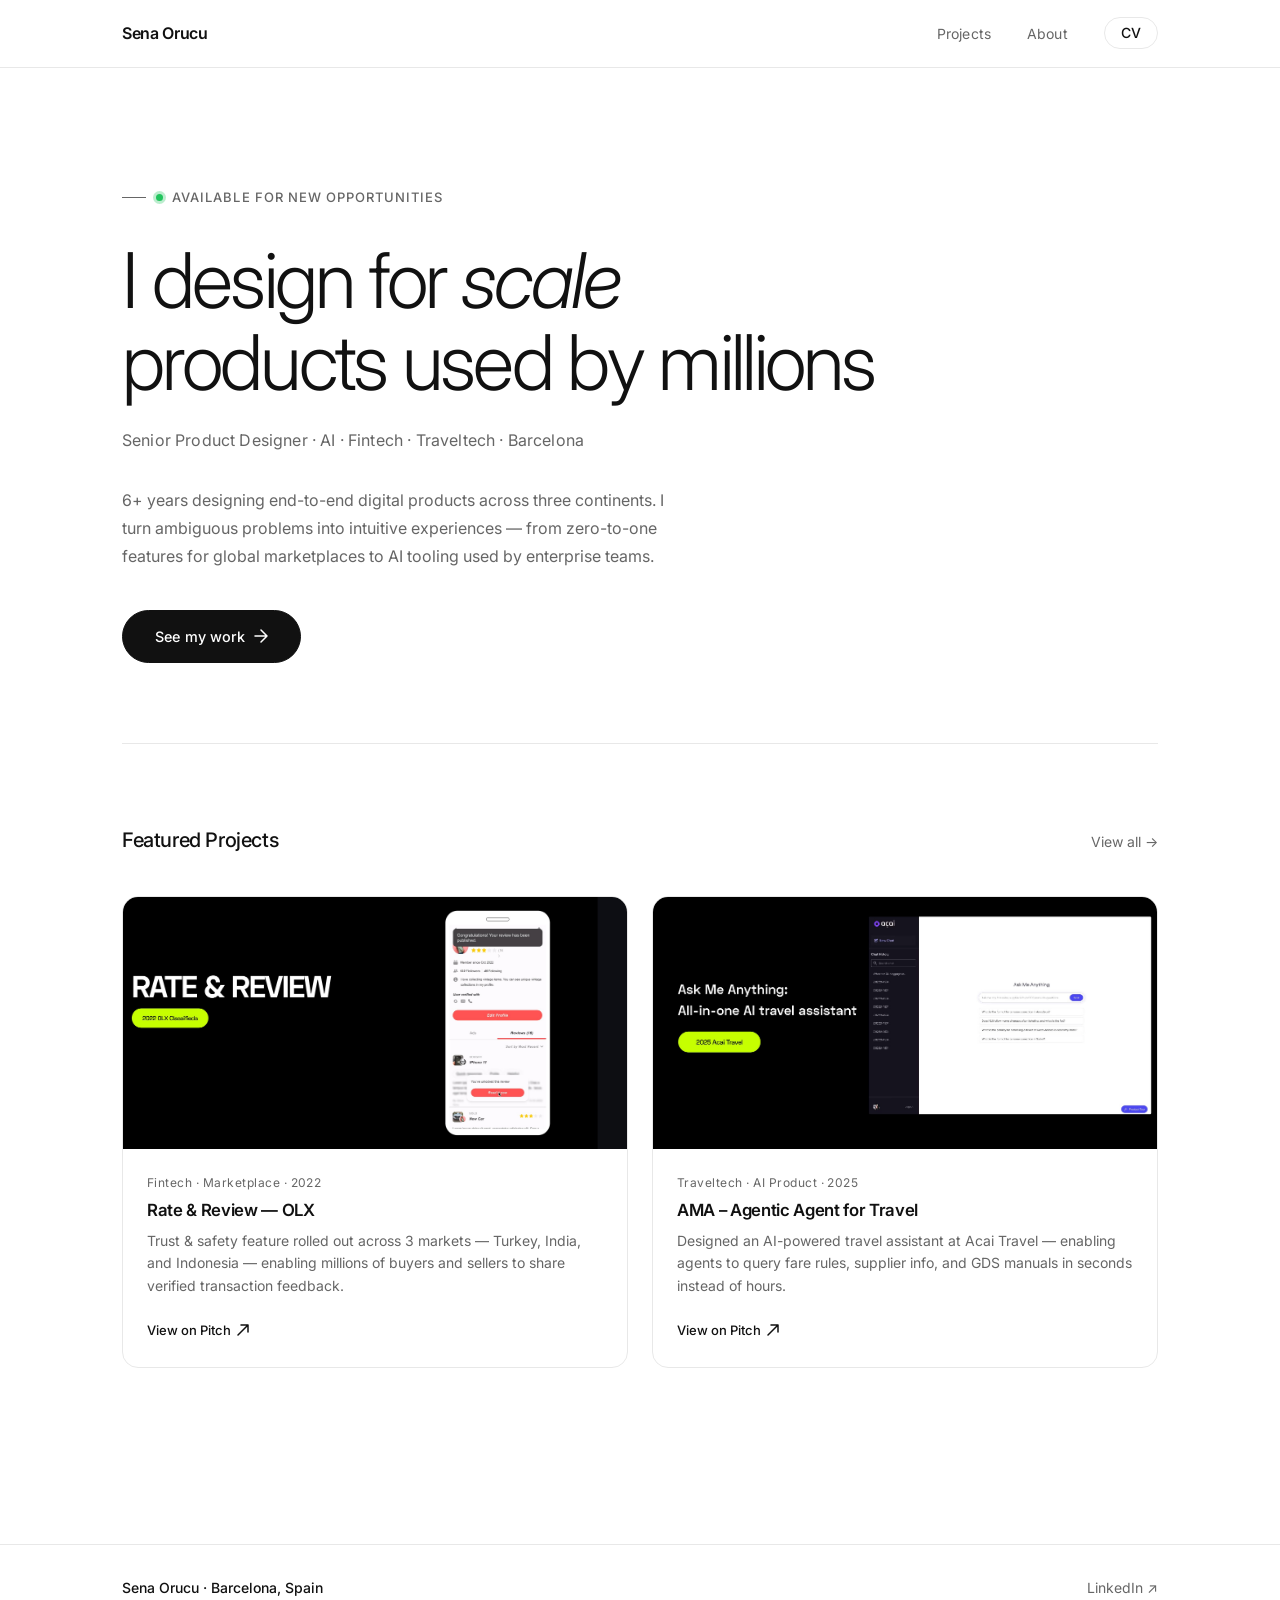
==== index.html @ 9efa59e7 "Update index.html" ====
<!DOCTYPE html>
<html lang="en">
<head>
  <meta charset="UTF-8" />
  <meta name="viewport" content="width=device-width, initial-scale=1.0" />
  <meta name="description" content="Sena Orucu — Senior Product Designer based in Barcelona, specialising in AI, Fintech, and Traveltech." />
  <title>Sena Orucu — Senior Product Designer</title>
  <link rel="icon" type="image/x-icon" href="favicon.ico" />
  <link rel="icon" type="image/png" sizes="32x32" href="favicon-32.png" />
  <link rel="apple-touch-icon" href="apple-touch-icon.png" />
  <link rel="stylesheet" href="styles.css" />
  <style>
    .hero {
      padding: 7rem 0 5rem;
      position: relative;
    }

    .hero-label {
      display: inline-flex;
      align-items: center;
      gap: 0.6rem;
      font-size: 0.8125rem;
      font-weight: 500;
      color: var(--text-secondary);
      letter-spacing: 0.08em;
      text-transform: uppercase;
      margin-bottom: 2rem;
      text-decoration: none;
      transition: color 0.2s;
    }

    .hero-label::before {
      content: '';
      display: block;
      width: 24px;
      height: 1px;
      background: currentColor;
      flex-shrink: 0;
    }

    .hero-label:hover { color: var(--text); }

    .dot {
      width: 7px;
      height: 7px;
      border-radius: 50%;
      background: #22c55e;
      display: inline-block;
      position: relative;
      flex-shrink: 0;
    }

    .dot::after {
      content: '';
      position: absolute;
      inset: -3px;
      border-radius: 50%;
      background: #22c55e;
      opacity: 0.3;
      animation: pulse 2s ease-in-out infinite;
    }

    @keyframes pulse {
      0%, 100% { transform: scale(1); opacity: 0.3; }
      50% { transform: scale(1.8); opacity: 0; }
    }

    .hero h1 {
      font-size: clamp(2.75rem, 6vw, 5rem);
      font-weight: 300;
      letter-spacing: -0.035em;
      line-height: 1.07;
      color: var(--text);
      max-width: 820px;
      margin-bottom: 1.5rem;
    }

    .hero h1 em { font-style: italic; font-weight: 300; }

    .hero-sub {
      font-size: 1rem;
      color: var(--text-secondary);
      font-weight: 400;
      letter-spacing: 0.01em;
      margin-bottom: 2rem;
    }

    .hero-bio {
      font-size: 1rem;
      color: var(--text-secondary);
      max-width: 560px;
      line-height: 1.75;
      margin-bottom: 2.5rem;
    }

    .hero-divider {
      width: 100%;
      height: 1px;
      background: var(--border);
      margin: 5rem 0;
    }

    .featured-header {
      display: flex;
      align-items: baseline;
      justify-content: space-between;
      margin-bottom: 2.5rem;
    }

    .featured-header h2 {
      font-size: 1.25rem;
      font-weight: 500;
      letter-spacing: -0.02em;
    }

    .featured-header a {
      font-size: 0.875rem;
      color: var(--text-secondary);
      transition: color 0.2s;
    }

    .featured-header a:hover { color: var(--text); }

    .featured-grid {
      display: grid;
      grid-template-columns: 1fr 1fr;
      gap: 1.5rem;
    }

    @media (max-width: 640px) {
      .featured-grid { grid-template-columns: 1fr; }
      .hero { padding: 5rem 0 4rem; }
    }
  </style>
</head>
<body>

  <nav>
    <div class="nav-inner">
      <a href="index.html" class="nav-logo">Sena Orucu</a>
      <ul class="nav-links">
        <li><a href="projects.html">Projects</a></li>
        <li><a href="about.html">About</a></li>
        <li><a href="Sena_Orucu_CV.pdf" target="_blank" class="cv-link">CV</a></li>
      </ul>
      <button class="hamburger" aria-label="Toggle menu">
        <span></span><span></span><span></span>
      </button>
    </div>
  </nav>

  <div class="mobile-menu">
    <a href="projects.html">Projects</a>
    <a href="about.html">About</a>
    <a href="Sena_Orucu_CV.pdf" target="_blank">CV ↗</a>
  </div>

  <main>
    <section class="hero">
      <div class="container">

        <a href="https://www.linkedin.com/in/senaorucu/" target="_blank" class="hero-label fade-up">
          <span class="dot"></span>
          Available for new opportunities
        </a>

        <h1 class="fade-up delay-1">
          I design for <em>scale</em> <br>products used by millions
        </h1>

        <p class="hero-sub fade-up delay-2">Senior Product Designer · AI · Fintech · Traveltech · Barcelona</p>

        <p class="hero-bio fade-up delay-3">
          6+ years designing end-to-end digital products across three continents. I turn ambiguous problems into intuitive experiences — from zero-to-one features for global marketplaces to AI tooling used by enterprise teams.
        </p>

        <a href="projects.html" class="btn btn-primary fade-up delay-4">
          See my work
          <svg width="14" height="14" viewBox="0 0 14 14" fill="none">
            <path d="M1 7h12M7 1l6 6-6 6" stroke="currentColor" stroke-width="1.5" stroke-linecap="round" stroke-linejoin="round"/>
          </svg>
        </a>

        <div class="hero-divider fade-up delay-5"></div>

        <div class="featured-header fade-up delay-5">
          <h2>Featured Projects</h2>
          <a href="projects.html">View all →</a>
        </div>

        <div class="featured-grid">
          <article class="project-card">
            <div class="card-image">
              <div class="card-image-inner">
                <img src="rate_and_review.png" alt="Rate & Review — OLX" />
              </div>
            </div>
            <div class="card-body">
              <p class="card-tags">Fintech · Marketplace · 2022</p>
              <h3 class="card-title">Rate &amp; Review — OLX</h3>
              <p class="card-desc">Trust & safety feature rolled out across 3 markets — Turkey, India, and Indonesia — enabling millions of buyers and sellers to share verified transaction feedback.</p>
              <a href="https://pitch.com/v/rate-and-review-ai9aau" target="_blank" class="card-link">
                View on Pitch
                <svg width="12" height="12" viewBox="0 0 12 12" fill="none">
                  <path d="M1 11L11 1M11 1H4M11 1v7" stroke="currentColor" stroke-width="1.5" stroke-linecap="round" stroke-linejoin="round"/>
                </svg>
              </a>
            </div>
          </article>

          <article class="project-card">
            <div class="card-image">
              <div class="card-image-inner">
                <img src="AMA.png" alt="AMA – Agentic Agent for Travel" />
              </div>
            </div>
            <div class="card-body">
              <p class="card-tags">Traveltech · AI Product · 2025</p>
              <h3 class="card-title">AMA – Agentic Agent for Travel</h3>
              <p class="card-desc">Designed an AI-powered travel assistant at Acai Travel — enabling agents to query fare rules, supplier info, and GDS manuals in seconds instead of hours.</p>
              <a href="https://pitch.com/v/ama-rxrxyv" target="_blank" class="card-link">
                View on Pitch
                <svg width="12" height="12" viewBox="0 0 12 12" fill="none">
                  <path d="M1 11L11 1M11 1H4M11 1v7" stroke="currentColor" stroke-width="1.5" stroke-linecap="round" stroke-linejoin="round"/>
                </svg>
              </a>
            </div>
          </article>
        </div>

      </div>
    </section>
  </main>

  <footer>
    <div class="footer-inner">
      <span class="footer-name">Sena Orucu · Barcelona, Spain</span>
      <div class="footer-links">
        <a href="https://www.linkedin.com/in/senaorucu/" target="_blank">LinkedIn ↗</a>
      </div>
    </div>
  </footer>

  <script src="main.js"></script>
</body>
</html>
---- styles.css ----
/* =============================================
   SENA ORUCU â€” Portfolio Styles
   ============================================= */

@import url('https://fonts.googleapis.com/css2?family=Inter:ital,opsz,wght@0,14..32,300;0,14..32,400;0,14..32,500;0,14..32,600;1,14..32,300;1,14..32,400&display=swap');

/* â”€â”€ Reset & Base â”€â”€ */
*, *::before, *::after {
  box-sizing: border-box;
  margin: 0;
  padding: 0;
}

:root {
  --bg: #ffffff;
  --text: #111111;
  --text-secondary: #666666;
  --surface: #f4f4f4;
  --border: #e8e8e8;
  --accent: #111111;
  --font: 'Inter', -apple-system, sans-serif;
  --nav-h: 68px;
  --max-w: 1100px;
  --ease: cubic-bezier(0.16, 1, 0.3, 1);
}

html {
  scroll-behavior: smooth;
  font-size: 16px;
}

body {
  font-family: var(--font);
  background: var(--bg);
  color: var(--text);
  line-height: 1.6;
  -webkit-font-smoothing: antialiased;
  opacity: 0;
  transition: opacity 0.5s var(--ease);
}

body.loaded {
  opacity: 1;
}

a {
  color: inherit;
  text-decoration: none;
}

img {
  display: block;
  max-width: 100%;
}

/* â”€â”€ Layout â”€â”€ */
.container {
  max-width: var(--max-w);
  margin: 0 auto;
  padding: 0 2rem;
}

/* â”€â”€ NAV â”€â”€ */
nav {
  position: fixed;
  top: 0;
  left: 0;
  right: 0;
  height: var(--nav-h);
  background: rgba(255, 255, 255, 0.92);
  backdrop-filter: blur(12px);
  -webkit-backdrop-filter: blur(12px);
  border-bottom: 1px solid var(--border);
  z-index: 100;
  transition: box-shadow 0.3s ease;
}

nav.scrolled {
  box-shadow: 0 2px 20px rgba(0,0,0,0.06);
}

.nav-inner {
  max-width: var(--max-w);
  margin: 0 auto;
  padding: 0 2rem;
  height: 100%;
  display: flex;
  align-items: center;
  justify-content: space-between;
}

.nav-logo {
  font-size: 1rem;
  font-weight: 600;
  letter-spacing: -0.02em;
  color: var(--text);
  transition: opacity 0.2s;
}

.nav-logo:hover {
  opacity: 0.6;
}

.nav-links {
  display: flex;
  align-items: center;
  gap: 2.25rem;
  list-style: none;
}

.nav-links a {
  font-size: 0.875rem;
  font-weight: 400;
  color: var(--text-secondary);
  letter-spacing: 0.01em;
  transition: color 0.2s;
  position: relative;
}

.nav-links a::after {
  content: '';
  position: absolute;
  bottom: -3px;
  left: 0;
  width: 0;
  height: 1px;
  background: var(--text);
  transition: width 0.25s var(--ease);
}

.nav-links a:hover {
  color: var(--text);
}

.nav-links a:hover::after,
.nav-links a.active::after {
  width: 100%;
}

.nav-links a.active {
  color: var(--text);
  font-weight: 500;
}

/* CV Link special style */
.nav-links .cv-link {
  padding: 0.4rem 1rem;
  border: 1px solid var(--border);
  border-radius: 100px;
  color: var(--text);
  font-weight: 500;
  transition: background 0.2s, border-color 0.2s;
}

.nav-links .cv-link::after { display: none; }

.nav-links .cv-link:hover {
  background: var(--text);
  color: #fff;
  border-color: var(--text);
}

/* â”€â”€ Hamburger â”€â”€ */
.hamburger {
  display: none;
  flex-direction: column;
  gap: 5px;
  cursor: pointer;
  padding: 6px;
  background: none;
  border: none;
}

.hamburger span {
  display: block;
  width: 22px;
  height: 1.5px;
  background: var(--text);
  transition: transform 0.3s var(--ease), opacity 0.3s;
  transform-origin: center;
}

.hamburger.open span:nth-child(1) {
  transform: translateY(6.5px) rotate(45deg);
}
.hamburger.open span:nth-child(2) {
  opacity: 0;
}
.hamburger.open span:nth-child(3) {
  transform: translateY(-6.5px) rotate(-45deg);
}

/* Mobile nav drawer */
.mobile-menu {
  display: none;
  position: fixed;
  top: var(--nav-h);
  left: 0;
  right: 0;
  background: var(--bg);
  border-bottom: 1px solid var(--border);
  padding: 1.5rem 2rem 2rem;
  z-index: 99;
  flex-direction: column;
  gap: 1.25rem;
  transform: translateY(-10px);
  opacity: 0;
  pointer-events: none;
  transition: transform 0.3s var(--ease), opacity 0.3s;
}

.mobile-menu.open {
  transform: translateY(0);
  opacity: 1;
  pointer-events: all;
}

.mobile-menu a {
  font-size: 1.1rem;
  font-weight: 400;
  color: var(--text-secondary);
  transition: color 0.2s;
}

.mobile-menu a:hover,
.mobile-menu a.active {
  color: var(--text);
}

/* â”€â”€ FOOTER â”€â”€ */
footer {
  border-top: 1px solid var(--border);
  padding: 2rem 0;
  margin-top: 6rem;
}

.footer-inner {
  max-width: var(--max-w);
  margin: 0 auto;
  padding: 0 2rem;
  display: flex;
  align-items: center;
  justify-content: space-between;
}

.footer-name {
  font-size: 0.875rem;
  font-weight: 500;
  color: var(--text);
}

.footer-links {
  display: flex;
  gap: 1.5rem;
}

.footer-links a {
  font-size: 0.875rem;
  color: var(--text-secondary);
  transition: color 0.2s;
}

.footer-links a:hover {
  color: var(--text);
}

/* â”€â”€ Page wrapper â”€â”€ */
main {
  padding-top: var(--nav-h);
}

/* â”€â”€ Section spacing â”€â”€ */
section {
  padding: 5rem 0;
}

/* â”€â”€ Typography â”€â”€ */
.display-heading {
  font-size: clamp(2.5rem, 5.5vw, 4.25rem);
  font-weight: 300;
  letter-spacing: -0.03em;
  line-height: 1.1;
  color: var(--text);
}

.page-heading {
  font-size: clamp(2rem, 4vw, 3rem);
  font-weight: 300;
  letter-spacing: -0.03em;
  line-height: 1.15;
}

.section-label {
  font-size: 0.75rem;
  font-weight: 500;
  letter-spacing: 0.12em;
  text-transform: uppercase;
  color: var(--text-secondary);
  margin-bottom: 0.75rem;
}

/* â”€â”€ Buttons â”€â”€ */
.btn {
  display: inline-flex;
  align-items: center;
  gap: 0.5rem;
  padding: 0.875rem 2rem;
  font-size: 0.9rem;
  font-weight: 500;
  font-family: var(--font);
  letter-spacing: 0.01em;
  border-radius: 100px;
  cursor: pointer;
  transition: transform 0.2s var(--ease), box-shadow 0.2s, background 0.2s, color 0.2s;
}

.btn-primary {
  background: var(--text);
  color: #fff;
  border: 1px solid var(--text);
}

.btn-primary:hover {
  transform: translateY(-2px);
  box-shadow: 0 8px 24px rgba(0,0,0,0.15);
}

.btn-outline {
  background: transparent;
  color: var(--text);
  border: 1px solid var(--border);
}

.btn-outline:hover {
  background: var(--surface);
  transform: translateY(-2px);
}

/* â”€â”€ PROJECT CARDS â”€â”€ */
.project-card {
  background: var(--bg);
  border: 1px solid var(--border);
  border-radius: 16px;
  overflow: hidden;
  transition: transform 0.3s var(--ease), box-shadow 0.3s var(--ease);
  opacity: 0;
  transform: translateY(24px);
}

.project-card.visible {
  opacity: 1;
  transform: translateY(0);
}

.project-card:hover {
  transform: translateY(-6px);
  box-shadow: 0 20px 48px rgba(0,0,0,0.1);
}

.card-image {
  width: 100%;
  aspect-ratio: 2 / 1;
  background: var(--surface);
  position: relative;
  overflow: hidden;
}

.card-image-inner {
  position: absolute;
  inset: 0;
  background: linear-gradient(135deg, #f0f0f0 0%, #e8e8e8 100%);
  display: flex;
  align-items: center;
  justify-content: center;
  transition: transform 0.4s var(--ease);
}

.card-image-inner svg {
  opacity: 0.25;
}

.project-card:hover .card-image-inner {
  transform: scale(1.03);
}

/* Real image thumbnails */
.card-image-inner img {
  width: 100%;
  height: 100%;
  object-fit: cover;
  object-position: center center;
  display: block;
  transition: transform 0.4s var(--ease);
}

.project-card:hover .card-image-inner img {
  transform: scale(1.04);
}

.card-body {
  padding: 1.5rem;
}

.card-tags {
  font-size: 0.75rem;
  color: var(--text-secondary);
  letter-spacing: 0.04em;
  margin-bottom: 0.5rem;
}

.card-title {
  font-size: 1.05rem;
  font-weight: 600;
  letter-spacing: -0.02em;
  margin-bottom: 0.5rem;
  line-height: 1.3;
}

.card-desc {
  font-size: 0.875rem;
  color: var(--text-secondary);
  line-height: 1.6;
  margin-bottom: 1.25rem;
}

.card-link {
  font-size: 0.8125rem;
  font-weight: 500;
  color: var(--text);
  display: inline-flex;
  align-items: center;
  gap: 0.35rem;
  transition: gap 0.2s;
}

.card-link:hover {
  gap: 0.6rem;
}

/* â”€â”€ Fade in animation â”€â”€ */
@keyframes fadeUp {
  from { opacity: 0; transform: translateY(20px); }
  to   { opacity: 1; transform: translateY(0); }
}

.fade-up {
  animation: fadeUp 0.7s var(--ease) both;
}

/* â”€â”€ Stagger helpers â”€â”€ */
.delay-1 { animation-delay: 0.1s; }
.delay-2 { animation-delay: 0.2s; }
.delay-3 { animation-delay: 0.3s; }
.delay-4 { animation-delay: 0.4s; }
.delay-5 { animation-delay: 0.5s; }

/* â”€â”€ Transition for card reveal â”€â”€ */
.project-card {
  transition: opacity 0.5s var(--ease), transform 0.5s var(--ease),
              box-shadow 0.3s var(--ease);
}

/* â”€â”€ Responsive â”€â”€ */
@media (max-width: 768px) {
  .nav-links { display: none; }
  .hamburger { display: flex; }
  .mobile-menu { display: flex; }

  section { padding: 3.5rem 0; }

  footer {
    margin-top: 4rem;
  }

  .footer-inner {
    flex-direction: column;
    gap: 1rem;
    text-align: center;
  }
}

@media (max-width: 480px) {
  .container { padding: 0 1.25rem; }
  .nav-inner { padding: 0 1.25rem; }
  .footer-inner { padding: 0 1.25rem; }
}
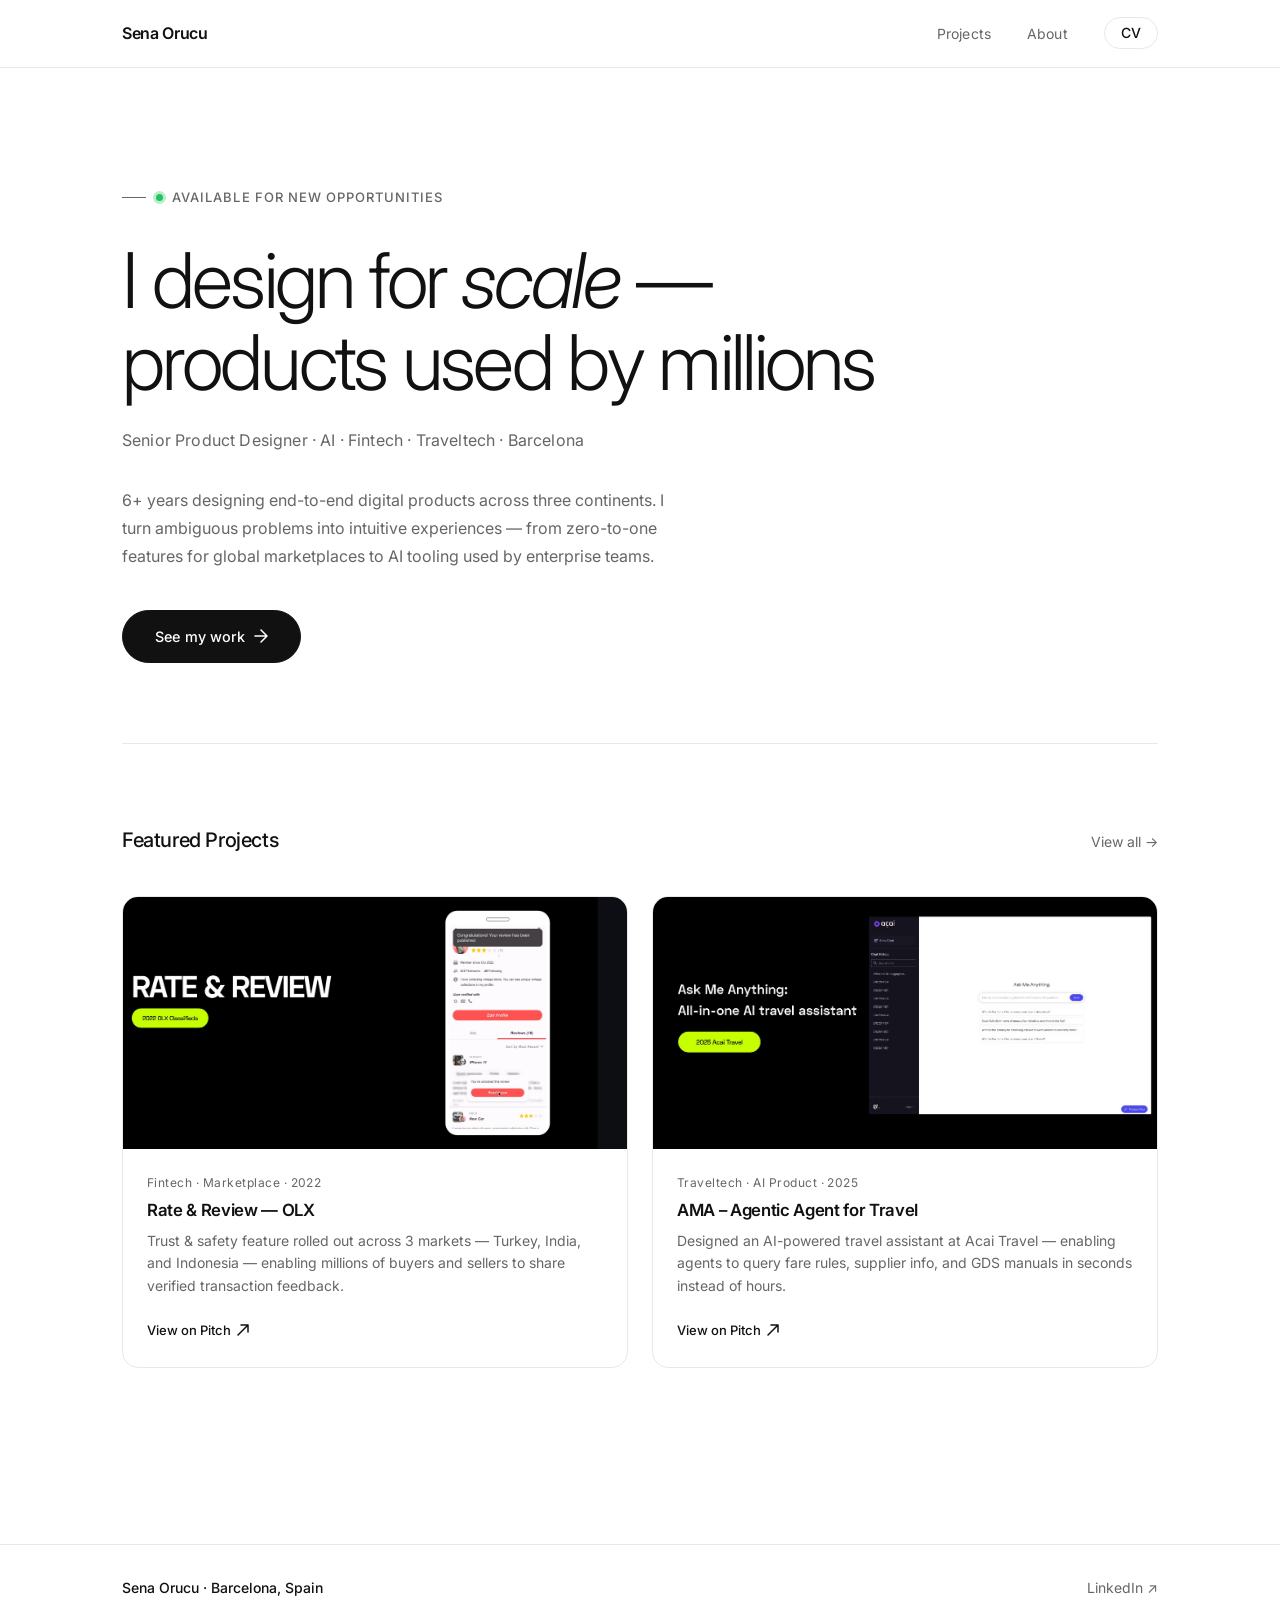
==== commit 1437f233: "Add files via upload" ====
--- a/index.html
+++ b/index.html
@@ -5,7 +5,8 @@
   <meta name="viewport" content="width=device-width, initial-scale=1.0" />
   <meta name="description" content="Sena Orucu — Senior Product Designer based in Barcelona, specialising in AI, Fintech, and Traveltech." />
   <title>Sena Orucu — Senior Product Designer</title>
-  <link rel="icon" type="image/x-icon" href="favicon.ico" />
+  <link rel="icon" href="favicon.svg" type="image/svg+xml" />
+  <link rel="icon" href="favicon.ico" sizes="any" />
   <link rel="icon" type="image/png" sizes="32x32" href="favicon-32.png" />
   <link rel="apple-touch-icon" href="apple-touch-icon.png" />
   <link rel="stylesheet" href="styles.css" />
@@ -165,7 +166,7 @@
         </a>
 
         <h1 class="fade-up delay-1">
-          I design for <em>scale</em> <br>products used by millions
+          I design for <em>scale</em> —<br>products used by millions
         </h1>
 
         <p class="hero-sub fade-up delay-2">Senior Product Designer · AI · Fintech · Traveltech · Barcelona</p>
@@ -242,5 +243,8 @@
   </footer>
 
   <script src="main.js"></script>
+
+  <!-- GoatCounter Analytics -->
+  <script data-goatcounter="https://senaorucu.goatcounter.com/count" async src="//gc.zgo.at/count.js"></script>
 </body>
 </html>
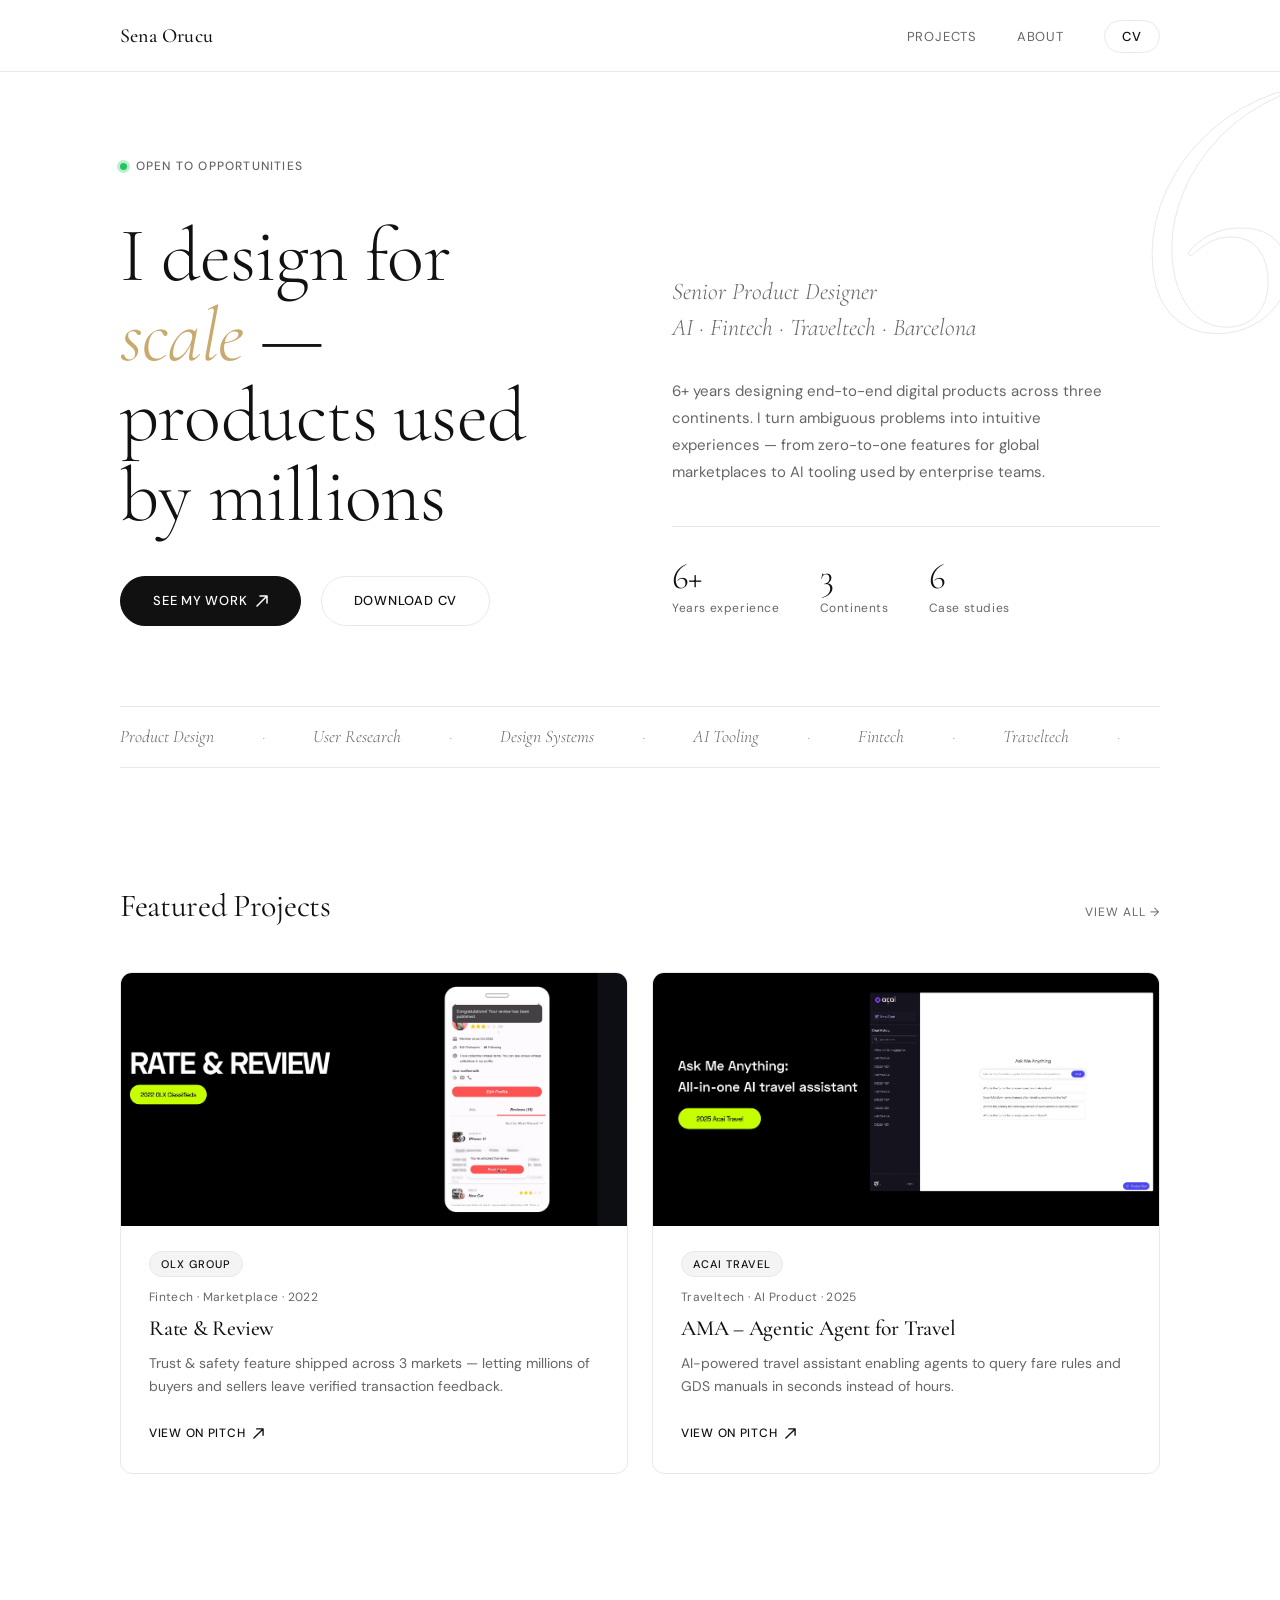
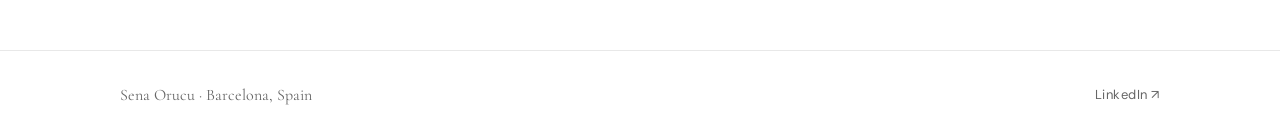
==== commit 2e3da4bc: "Add files via upload" ====
--- a/index.html
+++ b/index.html
@@ -11,39 +11,56 @@
   <link rel="apple-touch-icon" href="apple-touch-icon.png" />
   <link rel="stylesheet" href="styles.css" />
   <style>
+    /* ── HERO ── */
     .hero {
-      padding: 7rem 0 5rem;
+      padding: 5rem 0 4rem;
       position: relative;
-    }
-
-    .hero-label {
+      overflow: hidden;
+    }
+
+    .hero-grid {
+      display: grid;
+      grid-template-columns: 1fr 1fr;
+      gap: 4rem;
+      align-items: end;
+    }
+
+    /* Giant decorative number */
+    .hero-stat {
+      position: absolute;
+      top: -0.1em;
+      right: -0.02em;
+      font-family: var(--font-display);
+      font-size: clamp(16rem, 28vw, 26rem);
+      font-weight: 300;
+      line-height: 1;
+      color: transparent;
+      -webkit-text-stroke: 1px var(--border);
+      pointer-events: none;
+      user-select: none;
+      letter-spacing: -0.04em;
+    }
+
+    .hero-left { position: relative; z-index: 1; }
+
+    .hero-availability {
       display: inline-flex;
       align-items: center;
-      gap: 0.6rem;
-      font-size: 0.8125rem;
+      gap: 0.55rem;
+      font-size: 0.75rem;
       font-weight: 500;
-      color: var(--text-secondary);
-      letter-spacing: 0.08em;
+      letter-spacing: 0.1em;
       text-transform: uppercase;
-      margin-bottom: 2rem;
+      color: var(--secondary);
+      margin-bottom: 2.5rem;
       text-decoration: none;
       transition: color 0.2s;
     }
 
-    .hero-label::before {
-      content: '';
-      display: block;
-      width: 24px;
-      height: 1px;
-      background: currentColor;
-      flex-shrink: 0;
-    }
-
-    .hero-label:hover { color: var(--text); }
+    .hero-availability:hover { color: var(--text); }
 
     .dot {
-      width: 7px;
-      height: 7px;
+      width: 7px; height: 7px;
       border-radius: 50%;
       background: #22c55e;
       display: inline-block;
@@ -63,44 +80,88 @@
 
     @keyframes pulse {
       0%, 100% { transform: scale(1); opacity: 0.3; }
-      50% { transform: scale(1.8); opacity: 0; }
+      50%       { transform: scale(1.8); opacity: 0; }
     }
 
     .hero h1 {
-      font-size: clamp(2.75rem, 6vw, 5rem);
+      font-family: var(--font-display);
+      font-size: clamp(3.25rem, 6vw, 5.5rem);
       font-weight: 300;
-      letter-spacing: -0.035em;
-      line-height: 1.07;
-      color: var(--text);
-      max-width: 820px;
-      margin-bottom: 1.5rem;
-    }
-
-    .hero h1 em { font-style: italic; font-weight: 300; }
-
-    .hero-sub {
-      font-size: 1rem;
-      color: var(--text-secondary);
-      font-weight: 400;
-      letter-spacing: 0.01em;
+      letter-spacing: -0.01em;
+      line-height: 1.04;
+      margin-bottom: 2.5rem;
+    }
+
+    .hero h1 em {
+      font-style: italic;
+      color: var(--accent);
+    }
+
+    .hero-actions {
+      display: flex;
+      align-items: center;
+      gap: 1.25rem;
+      flex-wrap: wrap;
+    }
+
+    /* Right column */
+    .hero-right {
+      position: relative;
+      z-index: 1;
+      padding-bottom: 0.5rem;
+    }
+
+    .hero-role {
+      font-family: var(--font-display);
+      font-size: clamp(1.1rem, 2vw, 1.5rem);
+      font-weight: 300;
+      font-style: italic;
+      color: var(--secondary);
       margin-bottom: 2rem;
+      line-height: 1.5;
     }
 
     .hero-bio {
-      font-size: 1rem;
-      color: var(--text-secondary);
-      max-width: 560px;
-      line-height: 1.75;
+      font-size: 0.9375rem;
+      color: var(--secondary);
+      line-height: 1.8;
       margin-bottom: 2.5rem;
-    }
-
-    .hero-divider {
-      width: 100%;
+      max-width: 440px;
+    }
+
+    /* Stats row */
+    .hero-stats {
+      display: flex;
+      gap: 2.5rem;
+      padding-top: 2rem;
+      border-top: 1px solid var(--border);
+    }
+
+    .stat-item {}
+
+    .stat-num {
+      font-family: var(--font-display);
+      font-size: 2.25rem;
+      font-weight: 300;
+      line-height: 1;
+      letter-spacing: -0.02em;
+      margin-bottom: 0.25rem;
+    }
+
+    .stat-label {
+      font-size: 0.75rem;
+      color: var(--secondary);
+      letter-spacing: 0.05em;
+    }
+
+    /* Divider */
+    .section-divider {
       height: 1px;
       background: var(--border);
-      margin: 5rem 0;
-    }
-
+      margin: 5rem 0 4rem;
+    }
+
+    /* Featured heading */
     .featured-header {
       display: flex;
       align-items: baseline;
@@ -109,14 +170,17 @@
     }
 
     .featured-header h2 {
-      font-size: 1.25rem;
-      font-weight: 500;
-      letter-spacing: -0.02em;
+      font-family: var(--font-display);
+      font-size: 2rem;
+      font-weight: 400;
+      letter-spacing: -0.01em;
     }
 
     .featured-header a {
-      font-size: 0.875rem;
-      color: var(--text-secondary);
+      font-size: 0.75rem;
+      letter-spacing: 0.08em;
+      text-transform: uppercase;
+      color: var(--secondary);
       transition: color 0.2s;
     }
 
@@ -128,9 +192,51 @@
       gap: 1.5rem;
     }
 
-    @media (max-width: 640px) {
+    /* Marquee strip */
+    .marquee-wrap {
+      border-top: 1px solid var(--border);
+      border-bottom: 1px solid var(--border);
+      padding: 1rem 0;
+      overflow: hidden;
+      margin: 5rem 0 0;
+    }
+
+    .marquee-track {
+      display: flex;
+      gap: 3rem;
+      width: max-content;
+      animation: marquee 22s linear infinite;
+    }
+
+    .marquee-track span {
+      font-family: var(--font-display);
+      font-size: 1.1rem;
+      font-weight: 300;
+      font-style: italic;
+      color: var(--secondary);
+      white-space: nowrap;
+      flex-shrink: 0;
+    }
+
+    .marquee-track span.dot-sep {
+      color: var(--accent);
+      font-style: normal;
+    }
+
+    @keyframes marquee {
+      from { transform: translateX(0); }
+      to   { transform: translateX(-50%); }
+    }
+
+    @media (max-width: 900px) {
+      .hero-grid { grid-template-columns: 1fr; gap: 3rem; }
+      .hero-stat { display: none; }
       .featured-grid { grid-template-columns: 1fr; }
-      .hero { padding: 5rem 0 4rem; }
+    }
+
+    @media (max-width: 600px) {
+      .hero { padding: 4rem 0 3rem; }
+      .hero-stats { gap: 1.5rem; }
     }
   </style>
 </head>
@@ -160,31 +266,92 @@
     <section class="hero">
       <div class="container">
 
-        <a href="https://www.linkedin.com/in/senaorucu/" target="_blank" class="hero-label fade-up">
-          <span class="dot"></span>
-          Available for new opportunities
-        </a>
-
-        <h1 class="fade-up delay-1">
-          I design for <em>scale</em> —<br>products used by millions
-        </h1>
-
-        <p class="hero-sub fade-up delay-2">Senior Product Designer · AI · Fintech · Traveltech · Barcelona</p>
-
-        <p class="hero-bio fade-up delay-3">
-          6+ years designing end-to-end digital products across three continents. I turn ambiguous problems into intuitive experiences — from zero-to-one features for global marketplaces to AI tooling used by enterprise teams.
-        </p>
-
-        <a href="projects.html" class="btn btn-primary fade-up delay-4">
-          See my work
-          <svg width="14" height="14" viewBox="0 0 14 14" fill="none">
-            <path d="M1 7h12M7 1l6 6-6 6" stroke="currentColor" stroke-width="1.5" stroke-linecap="round" stroke-linejoin="round"/>
-          </svg>
-        </a>
-
-        <div class="hero-divider fade-up delay-5"></div>
-
-        <div class="featured-header fade-up delay-5">
+        <!-- Decorative giant number -->
+        <span class="hero-stat" aria-hidden="true">6</span>
+
+        <div class="hero-grid">
+
+          <!-- Left -->
+          <div class="hero-left">
+            <a href="https://www.linkedin.com/in/senaorucu/" target="_blank" class="hero-availability fade-up">
+              <span class="dot"></span>
+              Open to opportunities
+            </a>
+
+            <h1 class="fade-up delay-1">
+              I design for<br><em>scale</em> —<br>products used<br>by millions
+            </h1>
+
+            <div class="hero-actions fade-up delay-2">
+              <a href="projects.html" class="btn btn-primary">
+                See my work
+                <svg width="12" height="12" viewBox="0 0 12 12" fill="none">
+                  <path d="M1 11L11 1M11 1H4M11 1v7" stroke="currentColor" stroke-width="1.5" stroke-linecap="round" stroke-linejoin="round"/>
+                </svg>
+              </a>
+              <a href="Sena_Orucu_CV.pdf" target="_blank" class="btn btn-outline">Download CV</a>
+            </div>
+          </div>
+
+          <!-- Right -->
+          <div class="hero-right fade-up delay-2">
+            <p class="hero-role">Senior Product Designer<br>AI · Fintech · Traveltech · Barcelona</p>
+            <p class="hero-bio">
+              6+ years designing end-to-end digital products across three continents. I turn ambiguous problems into intuitive experiences — from zero-to-one features for global marketplaces to AI tooling used by enterprise teams.
+            </p>
+
+            <div class="hero-stats">
+              <div class="stat-item">
+                <div class="stat-num">6+</div>
+                <div class="stat-label">Years experience</div>
+              </div>
+              <div class="stat-item">
+                <div class="stat-num">3</div>
+                <div class="stat-label">Continents</div>
+              </div>
+              <div class="stat-item">
+                <div class="stat-num">6</div>
+                <div class="stat-label">Case studies</div>
+              </div>
+            </div>
+          </div>
+
+        </div>
+
+        <!-- Marquee strip -->
+        <div class="marquee-wrap fade-up delay-3">
+          <div class="marquee-track">
+            <span>Product Design</span><span class="dot-sep">·</span>
+            <span>User Research</span><span class="dot-sep">·</span>
+            <span>Design Systems</span><span class="dot-sep">·</span>
+            <span>AI Tooling</span><span class="dot-sep">·</span>
+            <span>Fintech</span><span class="dot-sep">·</span>
+            <span>Traveltech</span><span class="dot-sep">·</span>
+            <span>Service Design</span><span class="dot-sep">·</span>
+            <span>Prototyping</span><span class="dot-sep">·</span>
+            <span>Figma</span><span class="dot-sep">·</span>
+            <span>Facilitation</span><span class="dot-sep">·</span>
+            <!-- duplicate for seamless loop -->
+            <span>Product Design</span><span class="dot-sep">·</span>
+            <span>User Research</span><span class="dot-sep">·</span>
+            <span>Design Systems</span><span class="dot-sep">·</span>
+            <span>AI Tooling</span><span class="dot-sep">·</span>
+            <span>Fintech</span><span class="dot-sep">·</span>
+            <span>Traveltech</span><span class="dot-sep">·</span>
+            <span>Service Design</span><span class="dot-sep">·</span>
+            <span>Prototyping</span><span class="dot-sep">·</span>
+            <span>Figma</span><span class="dot-sep">·</span>
+            <span>Facilitation</span><span class="dot-sep">·</span>
+          </div>
+        </div>
+
+      </div>
+    </section>
+
+    <!-- FEATURED PROJECTS -->
+    <section style="padding-top: 3rem;">
+      <div class="container">
+        <div class="featured-header fade-up">
           <h2>Featured Projects</h2>
           <a href="projects.html">View all →</a>
         </div>
@@ -197,12 +364,13 @@
               </div>
             </div>
             <div class="card-body">
+              <span class="card-company">OLX Group</span>
               <p class="card-tags">Fintech · Marketplace · 2022</p>
-              <h3 class="card-title">Rate &amp; Review — OLX</h3>
-              <p class="card-desc">Trust & safety feature rolled out across 3 markets — Turkey, India, and Indonesia — enabling millions of buyers and sellers to share verified transaction feedback.</p>
+              <h3 class="card-title">Rate &amp; Review</h3>
+              <p class="card-desc">Trust & safety feature shipped across 3 markets — letting millions of buyers and sellers leave verified transaction feedback.</p>
               <a href="https://pitch.com/v/rate-and-review-ai9aau" target="_blank" class="card-link">
                 View on Pitch
-                <svg width="12" height="12" viewBox="0 0 12 12" fill="none">
+                <svg width="11" height="11" viewBox="0 0 12 12" fill="none">
                   <path d="M1 11L11 1M11 1H4M11 1v7" stroke="currentColor" stroke-width="1.5" stroke-linecap="round" stroke-linejoin="round"/>
                 </svg>
               </a>
@@ -216,19 +384,19 @@
               </div>
             </div>
             <div class="card-body">
+              <span class="card-company">Acai Travel</span>
               <p class="card-tags">Traveltech · AI Product · 2025</p>
               <h3 class="card-title">AMA – Agentic Agent for Travel</h3>
-              <p class="card-desc">Designed an AI-powered travel assistant at Acai Travel — enabling agents to query fare rules, supplier info, and GDS manuals in seconds instead of hours.</p>
+              <p class="card-desc">AI-powered travel assistant enabling agents to query fare rules and GDS manuals in seconds instead of hours.</p>
               <a href="https://pitch.com/v/ama-rxrxyv" target="_blank" class="card-link">
                 View on Pitch
-                <svg width="12" height="12" viewBox="0 0 12 12" fill="none">
+                <svg width="11" height="11" viewBox="0 0 12 12" fill="none">
                   <path d="M1 11L11 1M11 1H4M11 1v7" stroke="currentColor" stroke-width="1.5" stroke-linecap="round" stroke-linejoin="round"/>
                 </svg>
               </a>
             </div>
           </article>
         </div>
-
       </div>
     </section>
   </main>
@@ -243,8 +411,6 @@
   </footer>
 
   <script src="main.js"></script>
-
-  <!-- GoatCounter Analytics -->
   <script data-goatcounter="https://senaorucu.goatcounter.com/count" async src="//gc.zgo.at/count.js"></script>
 </body>
 </html>
--- a/styles.css
+++ b/styles.css
@@ -1,10 +1,10 @@
 /* =============================================
-   SENA ORUCU â€” Portfolio Styles
+   SENA ORUCU — Portfolio Styles (Bold Redesign)
    ============================================= */
 
-@import url('https://fonts.googleapis.com/css2?family=Inter:ital,opsz,wght@0,14..32,300;0,14..32,400;0,14..32,500;0,14..32,600;1,14..32,300;1,14..32,400&display=swap');
-
-/* â”€â”€ Reset & Base â”€â”€ */
+@import url('https://fonts.googleapis.com/css2?family=Cormorant+Garamond:ital,wght@0,300;0,400;0,500;0,600;1,300;1,400;1,500&family=DM+Sans:ital,opsz,wght@0,9..40,300;0,9..40,400;0,9..40,500;1,9..40,300;1,9..40,400&display=swap');
+
+/* ── Reset & Base ── */
 *, *::before, *::after {
   box-sizing: border-box;
   margin: 0;
@@ -12,16 +12,17 @@
 }
 
 :root {
-  --bg: #ffffff;
-  --text: #111111;
-  --text-secondary: #666666;
-  --surface: #f4f4f4;
-  --border: #e8e8e8;
-  --accent: #111111;
-  --font: 'Inter', -apple-system, sans-serif;
-  --nav-h: 68px;
-  --max-w: 1100px;
-  --ease: cubic-bezier(0.16, 1, 0.3, 1);
+  --bg:        #ffffff;
+  --text:      #111111;
+  --secondary: #666666;
+  --surface:   #f4f4f4;
+  --border:    #e8e8e8;
+  --accent:    #C9A96E;
+  --font-display: 'Cormorant Garamond', Georgia, serif;
+  --font-body:    'DM Sans', -apple-system, sans-serif;
+  --nav-h: 72px;
+  --max-w: 1120px;
+  --ease:  cubic-bezier(0.16, 1, 0.3, 1);
 }
 
 html {
@@ -30,7 +31,7 @@
 }
 
 body {
-  font-family: var(--font);
+  font-family: var(--font-body);
   background: var(--bg);
   color: var(--text);
   line-height: 1.6;
@@ -39,50 +40,37 @@
   transition: opacity 0.5s var(--ease);
 }
 
-body.loaded {
-  opacity: 1;
-}
-
-a {
-  color: inherit;
-  text-decoration: none;
-}
-
-img {
-  display: block;
-  max-width: 100%;
-}
-
-/* â”€â”€ Layout â”€â”€ */
+body.loaded { opacity: 1; }
+
+a { color: inherit; text-decoration: none; }
+img { display: block; max-width: 100%; }
+
+/* ── Layout ── */
 .container {
   max-width: var(--max-w);
   margin: 0 auto;
-  padding: 0 2rem;
-}
-
-/* â”€â”€ NAV â”€â”€ */
+  padding: 0 2.5rem;
+}
+
+/* ── NAV ── */
 nav {
   position: fixed;
-  top: 0;
-  left: 0;
-  right: 0;
+  top: 0; left: 0; right: 0;
   height: var(--nav-h);
-  background: rgba(255, 255, 255, 0.92);
-  backdrop-filter: blur(12px);
-  -webkit-backdrop-filter: blur(12px);
+  background: rgba(255,255,255,0.94);
+  backdrop-filter: blur(16px);
+  -webkit-backdrop-filter: blur(16px);
   border-bottom: 1px solid var(--border);
   z-index: 100;
   transition: box-shadow 0.3s ease;
 }
 
-nav.scrolled {
-  box-shadow: 0 2px 20px rgba(0,0,0,0.06);
-}
+nav.scrolled { box-shadow: 0 2px 24px rgba(0,0,0,0.05); }
 
 .nav-inner {
   max-width: var(--max-w);
   margin: 0 auto;
-  padding: 0 2rem;
+  padding: 0 2.5rem;
   height: 100%;
   display: flex;
   align-items: center;
@@ -90,29 +78,30 @@
 }
 
 .nav-logo {
-  font-size: 1rem;
-  font-weight: 600;
-  letter-spacing: -0.02em;
+  font-family: var(--font-display);
+  font-size: 1.25rem;
+  font-weight: 500;
+  letter-spacing: 0.01em;
   color: var(--text);
   transition: opacity 0.2s;
 }
 
-.nav-logo:hover {
-  opacity: 0.6;
-}
+.nav-logo:hover { opacity: 0.55; }
 
 .nav-links {
   display: flex;
   align-items: center;
-  gap: 2.25rem;
+  gap: 2.5rem;
   list-style: none;
 }
 
 .nav-links a {
-  font-size: 0.875rem;
+  font-family: var(--font-body);
+  font-size: 0.8125rem;
   font-weight: 400;
-  color: var(--text-secondary);
-  letter-spacing: 0.01em;
+  color: var(--secondary);
+  letter-spacing: 0.06em;
+  text-transform: uppercase;
   transition: color 0.2s;
   position: relative;
 }
@@ -120,47 +109,35 @@
 .nav-links a::after {
   content: '';
   position: absolute;
-  bottom: -3px;
-  left: 0;
-  width: 0;
-  height: 1px;
-  background: var(--text);
+  bottom: -3px; left: 0;
+  width: 0; height: 1px;
+  background: var(--accent);
   transition: width 0.25s var(--ease);
 }
 
-.nav-links a:hover {
-  color: var(--text);
-}
-
+.nav-links a:hover { color: var(--text); }
 .nav-links a:hover::after,
-.nav-links a.active::after {
-  width: 100%;
-}
-
-.nav-links a.active {
-  color: var(--text);
-  font-weight: 500;
-}
-
-/* CV Link special style */
+.nav-links a.active::after { width: 100%; }
+.nav-links a.active { color: var(--text); }
+
 .nav-links .cv-link {
-  padding: 0.4rem 1rem;
+  padding: 0.45rem 1.1rem;
   border: 1px solid var(--border);
   border-radius: 100px;
   color: var(--text);
   font-weight: 500;
-  transition: background 0.2s, border-color 0.2s;
+  letter-spacing: 0.04em;
+  transition: background 0.2s, border-color 0.2s, color 0.2s;
 }
 
 .nav-links .cv-link::after { display: none; }
-
 .nav-links .cv-link:hover {
   background: var(--text);
   color: #fff;
   border-color: var(--text);
 }
 
-/* â”€â”€ Hamburger â”€â”€ */
+/* ── Hamburger ── */
 .hamburger {
   display: none;
   flex-direction: column;
@@ -173,36 +150,26 @@
 
 .hamburger span {
   display: block;
-  width: 22px;
-  height: 1.5px;
+  width: 22px; height: 1.5px;
   background: var(--text);
   transition: transform 0.3s var(--ease), opacity 0.3s;
   transform-origin: center;
 }
 
-.hamburger.open span:nth-child(1) {
-  transform: translateY(6.5px) rotate(45deg);
-}
-.hamburger.open span:nth-child(2) {
-  opacity: 0;
-}
-.hamburger.open span:nth-child(3) {
-  transform: translateY(-6.5px) rotate(-45deg);
-}
-
-/* Mobile nav drawer */
+.hamburger.open span:nth-child(1) { transform: translateY(6.5px) rotate(45deg); }
+.hamburger.open span:nth-child(2) { opacity: 0; }
+.hamburger.open span:nth-child(3) { transform: translateY(-6.5px) rotate(-45deg); }
+
 .mobile-menu {
   display: none;
   position: fixed;
-  top: var(--nav-h);
-  left: 0;
-  right: 0;
+  top: var(--nav-h); left: 0; right: 0;
   background: var(--bg);
   border-bottom: 1px solid var(--border);
-  padding: 1.5rem 2rem 2rem;
+  padding: 1.5rem 2.5rem 2rem;
   z-index: 99;
   flex-direction: column;
-  gap: 1.25rem;
+  gap: 1.5rem;
   transform: translateY(-10px);
   opacity: 0;
   pointer-events: none;
@@ -216,18 +183,17 @@
 }
 
 .mobile-menu a {
-  font-size: 1.1rem;
+  font-family: var(--font-display);
+  font-size: 1.5rem;
   font-weight: 400;
-  color: var(--text-secondary);
+  color: var(--secondary);
   transition: color 0.2s;
 }
 
 .mobile-menu a:hover,
-.mobile-menu a.active {
-  color: var(--text);
-}
-
-/* â”€â”€ FOOTER â”€â”€ */
+.mobile-menu a.active { color: var(--text); }
+
+/* ── FOOTER ── */
 footer {
   border-top: 1px solid var(--border);
   padding: 2rem 0;
@@ -237,81 +203,81 @@
 .footer-inner {
   max-width: var(--max-w);
   margin: 0 auto;
-  padding: 0 2rem;
+  padding: 0 2.5rem;
   display: flex;
   align-items: center;
   justify-content: space-between;
 }
 
 .footer-name {
-  font-size: 0.875rem;
-  font-weight: 500;
-  color: var(--text);
-}
-
-.footer-links {
-  display: flex;
-  gap: 1.5rem;
-}
-
+  font-family: var(--font-display);
+  font-size: 1rem;
+  font-weight: 400;
+  color: var(--secondary);
+}
+
+.footer-links { display: flex; gap: 1.5rem; }
 .footer-links a {
-  font-size: 0.875rem;
-  color: var(--text-secondary);
+  font-size: 0.8125rem;
+  color: var(--secondary);
+  letter-spacing: 0.04em;
   transition: color 0.2s;
 }
-
-.footer-links a:hover {
-  color: var(--text);
-}
-
-/* â”€â”€ Page wrapper â”€â”€ */
-main {
-  padding-top: var(--nav-h);
-}
-
-/* â”€â”€ Section spacing â”€â”€ */
-section {
-  padding: 5rem 0;
-}
-
-/* â”€â”€ Typography â”€â”€ */
+.footer-links a:hover { color: var(--text); }
+
+/* ── Main ── */
+main { padding-top: var(--nav-h); }
+section { padding: 5rem 0; }
+
+/* ── Typography ── */
 .display-heading {
-  font-size: clamp(2.5rem, 5.5vw, 4.25rem);
+  font-family: var(--font-display);
+  font-size: clamp(3rem, 6.5vw, 5.5rem);
   font-weight: 300;
-  letter-spacing: -0.03em;
+  letter-spacing: -0.01em;
+  line-height: 1.05;
+}
+
+.page-heading {
+  font-family: var(--font-display);
+  font-size: clamp(2.5rem, 5vw, 4rem);
+  font-weight: 300;
+  letter-spacing: -0.01em;
   line-height: 1.1;
-  color: var(--text);
-}
-
-.page-heading {
-  font-size: clamp(2rem, 4vw, 3rem);
-  font-weight: 300;
-  letter-spacing: -0.03em;
-  line-height: 1.15;
 }
 
 .section-label {
-  font-size: 0.75rem;
-  font-weight: 500;
-  letter-spacing: 0.12em;
+  font-size: 0.6875rem;
+  font-weight: 500;
+  letter-spacing: 0.14em;
   text-transform: uppercase;
-  color: var(--text-secondary);
+  color: var(--secondary);
   margin-bottom: 0.75rem;
 }
 
-/* â”€â”€ Buttons â”€â”€ */
+.accent-line {
+  display: inline-block;
+  width: 32px;
+  height: 1.5px;
+  background: var(--accent);
+  vertical-align: middle;
+  margin-right: 0.75rem;
+}
+
+/* ── Buttons ── */
 .btn {
   display: inline-flex;
   align-items: center;
   gap: 0.5rem;
   padding: 0.875rem 2rem;
-  font-size: 0.9rem;
-  font-weight: 500;
-  font-family: var(--font);
-  letter-spacing: 0.01em;
+  font-size: 0.8125rem;
+  font-weight: 500;
+  font-family: var(--font-body);
+  letter-spacing: 0.06em;
+  text-transform: uppercase;
   border-radius: 100px;
   cursor: pointer;
-  transition: transform 0.2s var(--ease), box-shadow 0.2s, background 0.2s, color 0.2s;
+  transition: transform 0.25s var(--ease), box-shadow 0.25s, background 0.2s, color 0.2s;
 }
 
 .btn-primary {
@@ -322,7 +288,7 @@
 
 .btn-primary:hover {
   transform: translateY(-2px);
-  box-shadow: 0 8px 24px rgba(0,0,0,0.15);
+  box-shadow: 0 10px 28px rgba(0,0,0,0.18);
 }
 
 .btn-outline {
@@ -336,25 +302,22 @@
   transform: translateY(-2px);
 }
 
-/* â”€â”€ PROJECT CARDS â”€â”€ */
+/* ── PROJECT CARDS ── */
 .project-card {
   background: var(--bg);
   border: 1px solid var(--border);
-  border-radius: 16px;
+  border-radius: 12px;
   overflow: hidden;
-  transition: transform 0.3s var(--ease), box-shadow 0.3s var(--ease);
   opacity: 0;
-  transform: translateY(24px);
-}
-
-.project-card.visible {
-  opacity: 1;
-  transform: translateY(0);
-}
-
+  transform: translateY(28px);
+  transition: opacity 0.55s var(--ease), transform 0.55s var(--ease),
+              box-shadow 0.3s var(--ease);
+}
+
+.project-card.visible { opacity: 1; transform: translateY(0); }
 .project-card:hover {
   transform: translateY(-6px);
-  box-shadow: 0 20px 48px rgba(0,0,0,0.1);
+  box-shadow: 0 24px 56px rgba(0,0,0,0.09);
 }
 
 .card-image {
@@ -372,115 +335,98 @@
   display: flex;
   align-items: center;
   justify-content: center;
-  transition: transform 0.4s var(--ease);
-}
-
-.card-image-inner svg {
-  opacity: 0.25;
-}
-
-.project-card:hover .card-image-inner {
-  transform: scale(1.03);
-}
-
-/* Real image thumbnails */
+  transition: transform 0.45s var(--ease);
+}
+
+.project-card:hover .card-image-inner { transform: scale(1.04); }
+
 .card-image-inner img {
   width: 100%;
   height: 100%;
   object-fit: cover;
   object-position: center center;
   display: block;
-  transition: transform 0.4s var(--ease);
-}
-
-.project-card:hover .card-image-inner img {
-  transform: scale(1.04);
-}
-
-.card-body {
-  padding: 1.5rem;
+  transition: transform 0.45s var(--ease);
+}
+
+.card-body { padding: 1.5rem 1.75rem 1.75rem; }
+
+.card-company {
+  font-size: 0.6875rem;
+  font-weight: 500;
+  letter-spacing: 0.09em;
+  text-transform: uppercase;
+  color: var(--text);
+  background: var(--surface);
+  border: 1px solid var(--border);
+  border-radius: 100px;
+  padding: 0.2rem 0.7rem;
+  display: inline-block;
+  margin-bottom: 0.65rem;
 }
 
 .card-tags {
   font-size: 0.75rem;
-  color: var(--text-secondary);
-  letter-spacing: 0.04em;
+  color: var(--secondary);
+  letter-spacing: 0.03em;
   margin-bottom: 0.5rem;
 }
 
 .card-title {
-  font-size: 1.05rem;
-  font-weight: 600;
-  letter-spacing: -0.02em;
-  margin-bottom: 0.5rem;
-  line-height: 1.3;
+  font-family: var(--font-display);
+  font-size: 1.35rem;
+  font-weight: 500;
+  letter-spacing: -0.01em;
+  margin-bottom: 0.6rem;
+  line-height: 1.25;
 }
 
 .card-desc {
   font-size: 0.875rem;
-  color: var(--text-secondary);
-  line-height: 1.6;
+  color: var(--secondary);
+  line-height: 1.7;
   margin-bottom: 1.25rem;
 }
 
 .card-link {
-  font-size: 0.8125rem;
-  font-weight: 500;
+  font-size: 0.75rem;
+  font-weight: 500;
+  letter-spacing: 0.06em;
+  text-transform: uppercase;
   color: var(--text);
   display: inline-flex;
   align-items: center;
-  gap: 0.35rem;
-  transition: gap 0.2s;
-}
-
-.card-link:hover {
-  gap: 0.6rem;
-}
-
-/* â”€â”€ Fade in animation â”€â”€ */
+  gap: 0.5rem;
+  transition: gap 0.2s, color 0.2s;
+}
+
+.card-link:hover { gap: 0.75rem; color: var(--accent); }
+
+/* ── Fade/slide animations ── */
 @keyframes fadeUp {
-  from { opacity: 0; transform: translateY(20px); }
+  from { opacity: 0; transform: translateY(24px); }
   to   { opacity: 1; transform: translateY(0); }
 }
 
-.fade-up {
-  animation: fadeUp 0.7s var(--ease) both;
-}
-
-/* â”€â”€ Stagger helpers â”€â”€ */
+.fade-up { animation: fadeUp 0.75s var(--ease) both; }
 .delay-1 { animation-delay: 0.1s; }
 .delay-2 { animation-delay: 0.2s; }
 .delay-3 { animation-delay: 0.3s; }
-.delay-4 { animation-delay: 0.4s; }
-.delay-5 { animation-delay: 0.5s; }
-
-/* â”€â”€ Transition for card reveal â”€â”€ */
-.project-card {
-  transition: opacity 0.5s var(--ease), transform 0.5s var(--ease),
-              box-shadow 0.3s var(--ease);
-}
-
-/* â”€â”€ Responsive â”€â”€ */
+.delay-4 { animation-delay: 0.45s; }
+.delay-5 { animation-delay: 0.6s; }
+
+/* ── Responsive ── */
 @media (max-width: 768px) {
   .nav-links { display: none; }
   .hamburger { display: flex; }
   .mobile-menu { display: flex; }
-
   section { padding: 3.5rem 0; }
-
-  footer {
-    margin-top: 4rem;
-  }
-
-  .footer-inner {
-    flex-direction: column;
-    gap: 1rem;
-    text-align: center;
-  }
+  footer { margin-top: 4rem; }
+  .footer-inner { flex-direction: column; gap: 1rem; text-align: center; }
 }
 
 @media (max-width: 480px) {
-  .container { padding: 0 1.25rem; }
-  .nav-inner { padding: 0 1.25rem; }
-  .footer-inner { padding: 0 1.25rem; }
-}
+  .container { padding: 0 1.5rem; }
+  .nav-inner { padding: 0 1.5rem; }
+  .footer-inner { padding: 0 1.5rem; }
+}
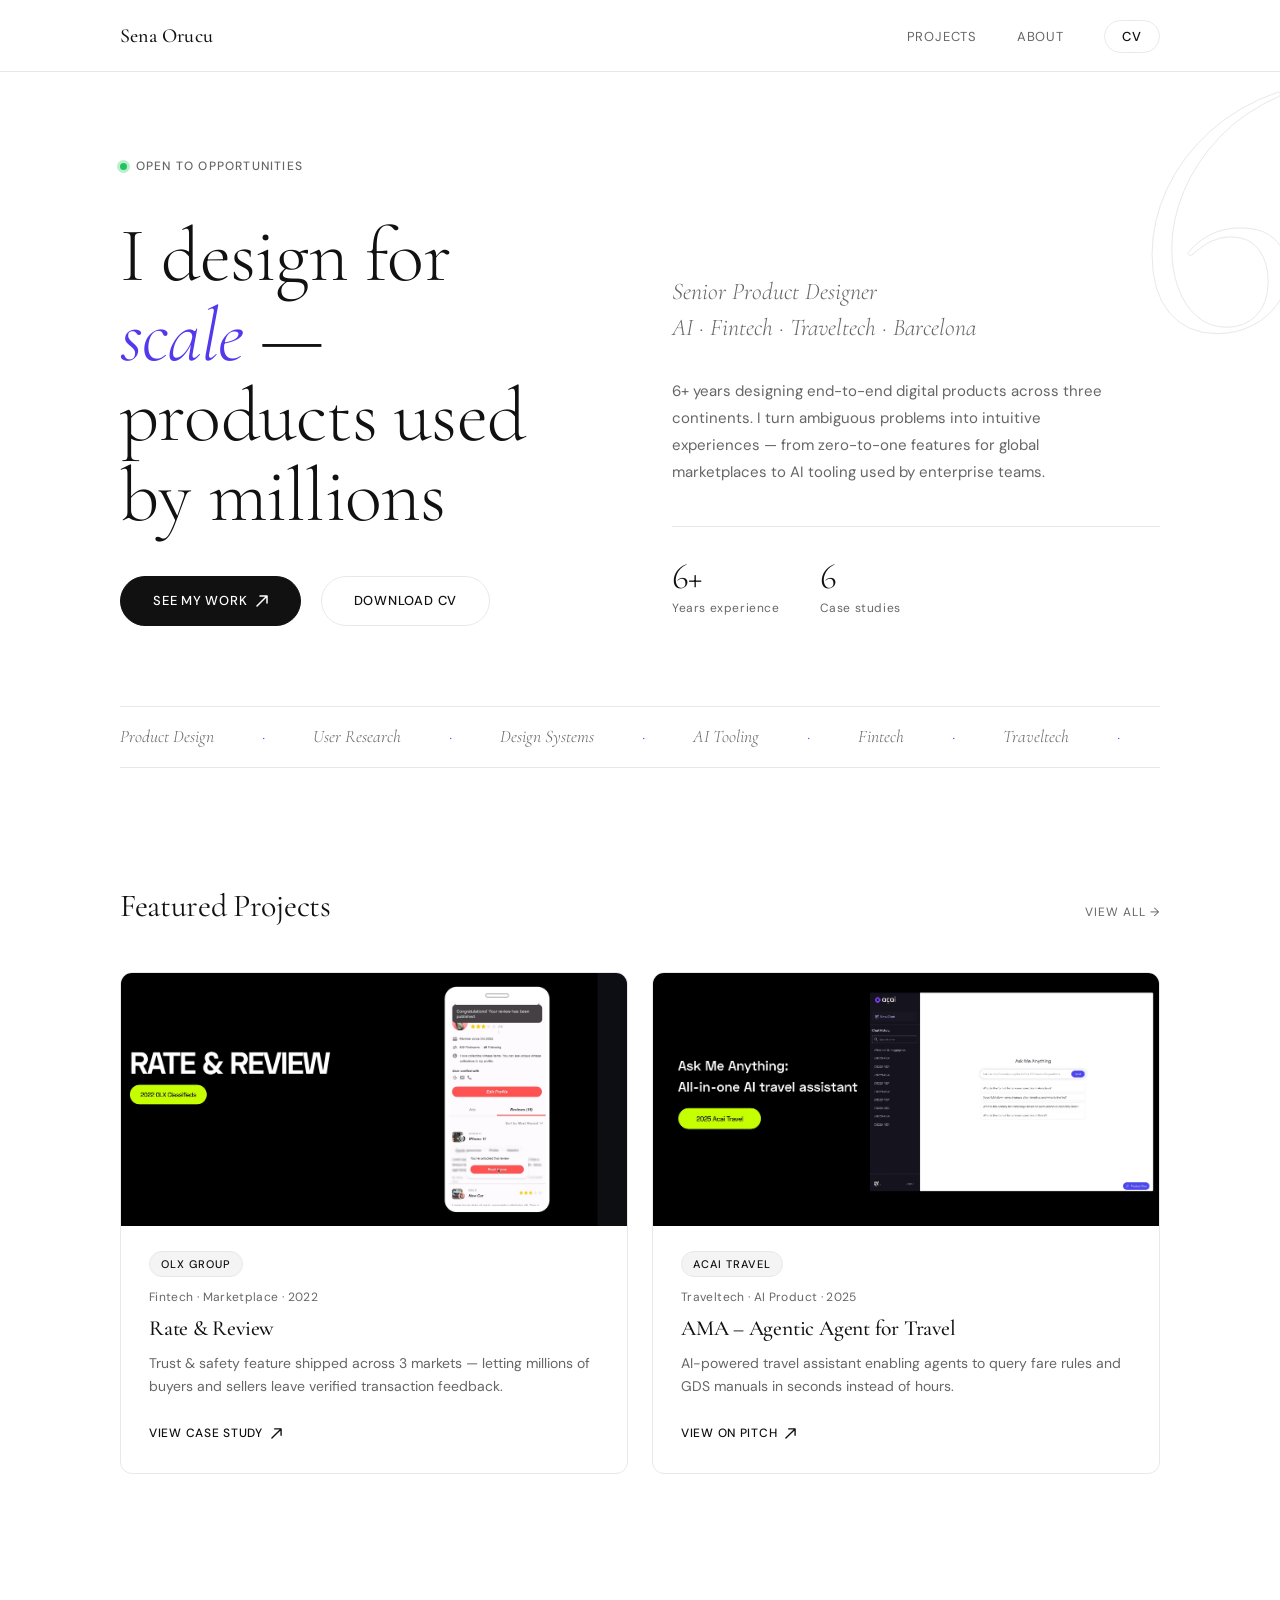
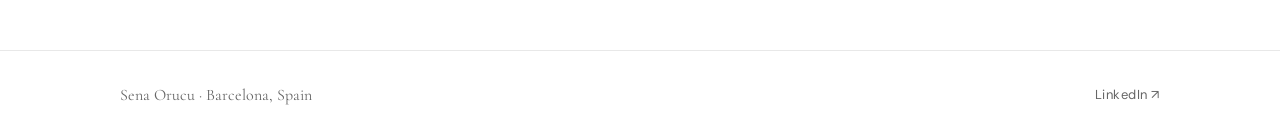
==== commit 2e3ad8b4: "Add files via upload" ====
--- a/index.html
+++ b/index.html
@@ -305,11 +305,7 @@
                 <div class="stat-num">6+</div>
                 <div class="stat-label">Years experience</div>
               </div>
-              <div class="stat-item">
-                <div class="stat-num">3</div>
-                <div class="stat-label">Continents</div>
-              </div>
-              <div class="stat-item">
+<div class="stat-item">
                 <div class="stat-num">6</div>
                 <div class="stat-label">Case studies</div>
               </div>
@@ -368,8 +364,8 @@
               <p class="card-tags">Fintech · Marketplace · 2022</p>
               <h3 class="card-title">Rate &amp; Review</h3>
               <p class="card-desc">Trust & safety feature shipped across 3 markets — letting millions of buyers and sellers leave verified transaction feedback.</p>
-              <a href="https://pitch.com/v/rate-and-review-ai9aau" target="_blank" class="card-link">
-                View on Pitch
+              <a href="case-study-rate-and-review.html" class="card-link">
+                View case study
                 <svg width="11" height="11" viewBox="0 0 12 12" fill="none">
                   <path d="M1 11L11 1M11 1H4M11 1v7" stroke="currentColor" stroke-width="1.5" stroke-linecap="round" stroke-linejoin="round"/>
                 </svg>
--- a/styles.css
+++ b/styles.css
@@ -17,7 +17,7 @@
   --secondary: #666666;
   --surface:   #f4f4f4;
   --border:    #e8e8e8;
-  --accent:    #C9A96E;
+  --accent:    #5239ED;
   --font-display: 'Cormorant Garamond', Georgia, serif;
   --font-body:    'DM Sans', -apple-system, sans-serif;
   --nav-h: 72px;
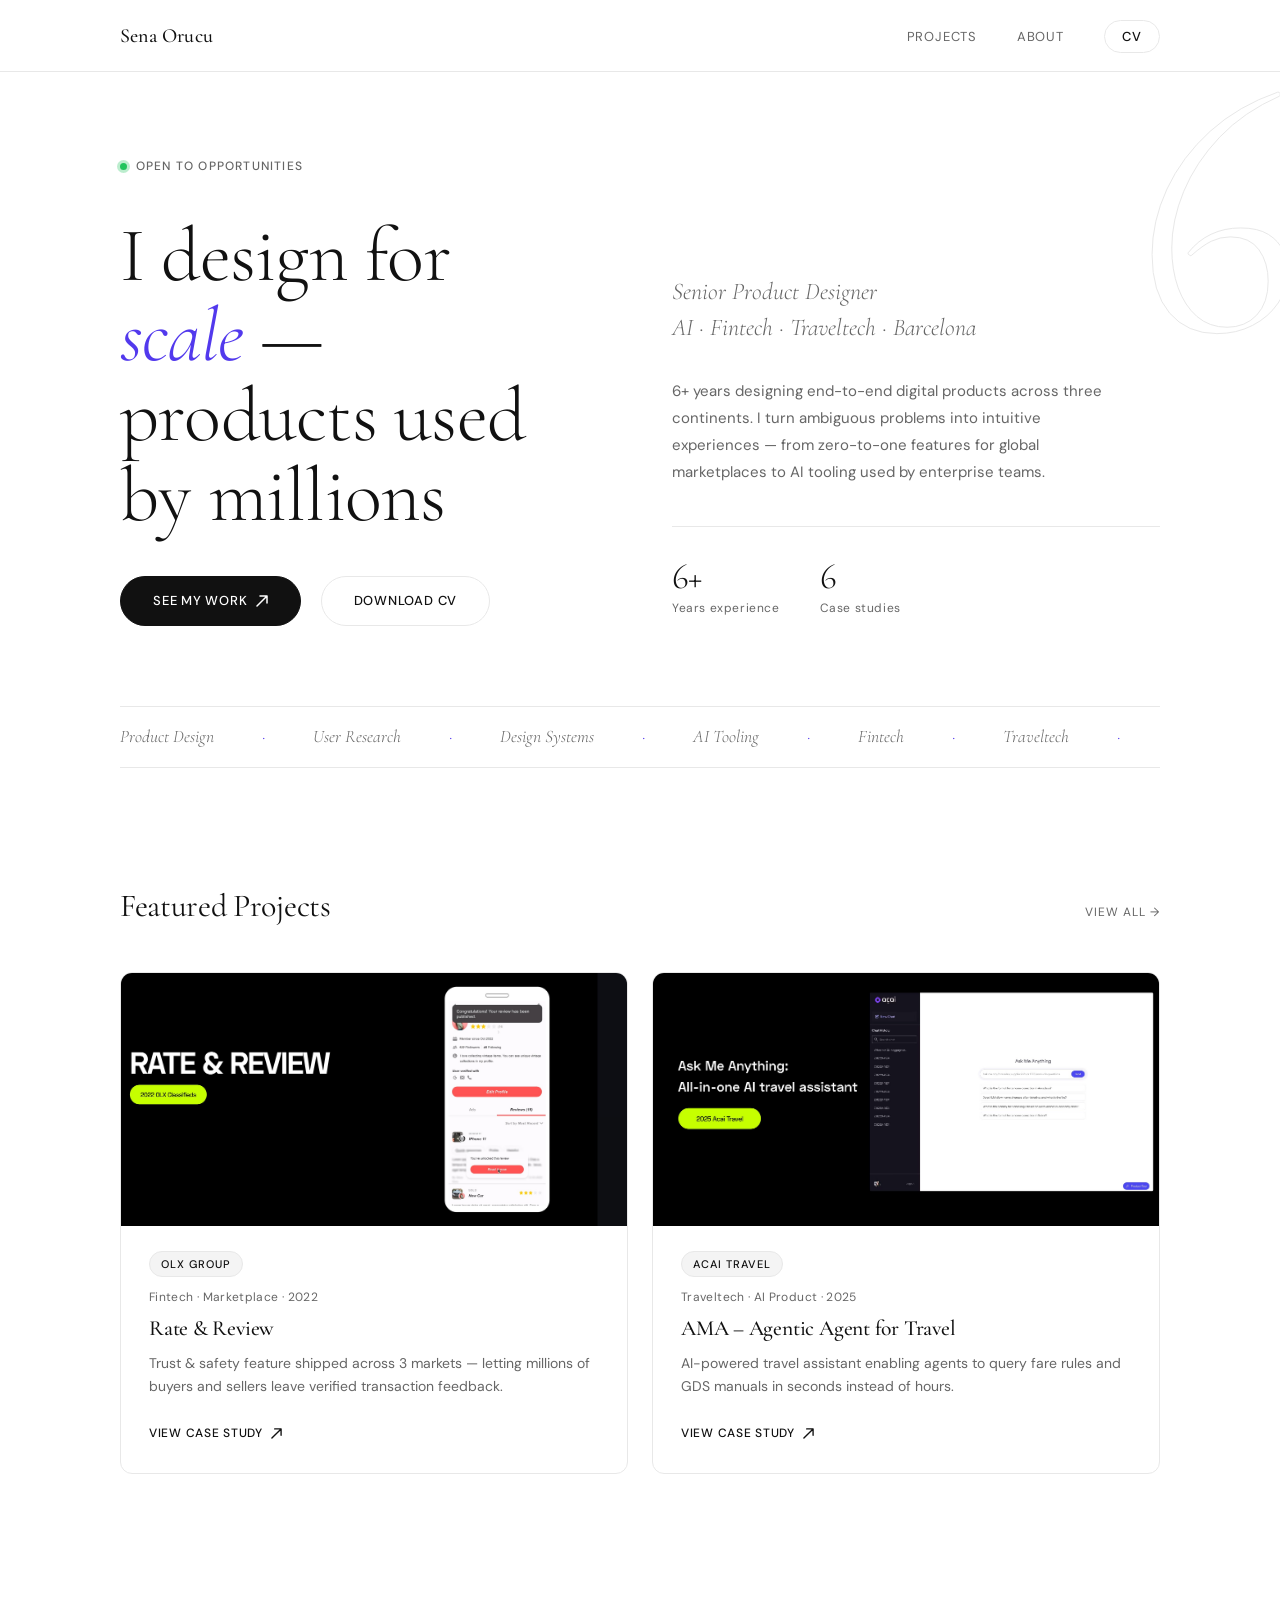
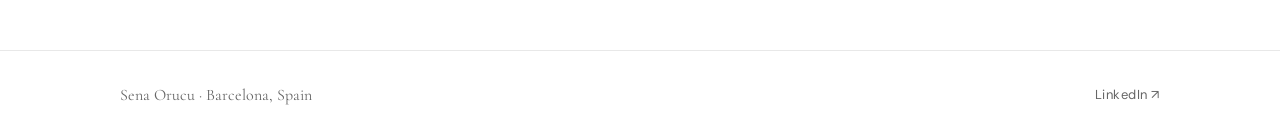
==== commit 1cd27bed: "Add files via upload" ====
--- a/index.html
+++ b/index.html
@@ -384,8 +384,8 @@
               <p class="card-tags">Traveltech · AI Product · 2025</p>
               <h3 class="card-title">AMA – Agentic Agent for Travel</h3>
               <p class="card-desc">AI-powered travel assistant enabling agents to query fare rules and GDS manuals in seconds instead of hours.</p>
-              <a href="https://pitch.com/v/ama-rxrxyv" target="_blank" class="card-link">
-                View on Pitch
+              <a href="case-study-ama.html" class="card-link">
+                View case study
                 <svg width="11" height="11" viewBox="0 0 12 12" fill="none">
                   <path d="M1 11L11 1M11 1H4M11 1v7" stroke="currentColor" stroke-width="1.5" stroke-linecap="round" stroke-linejoin="round"/>
                 </svg>
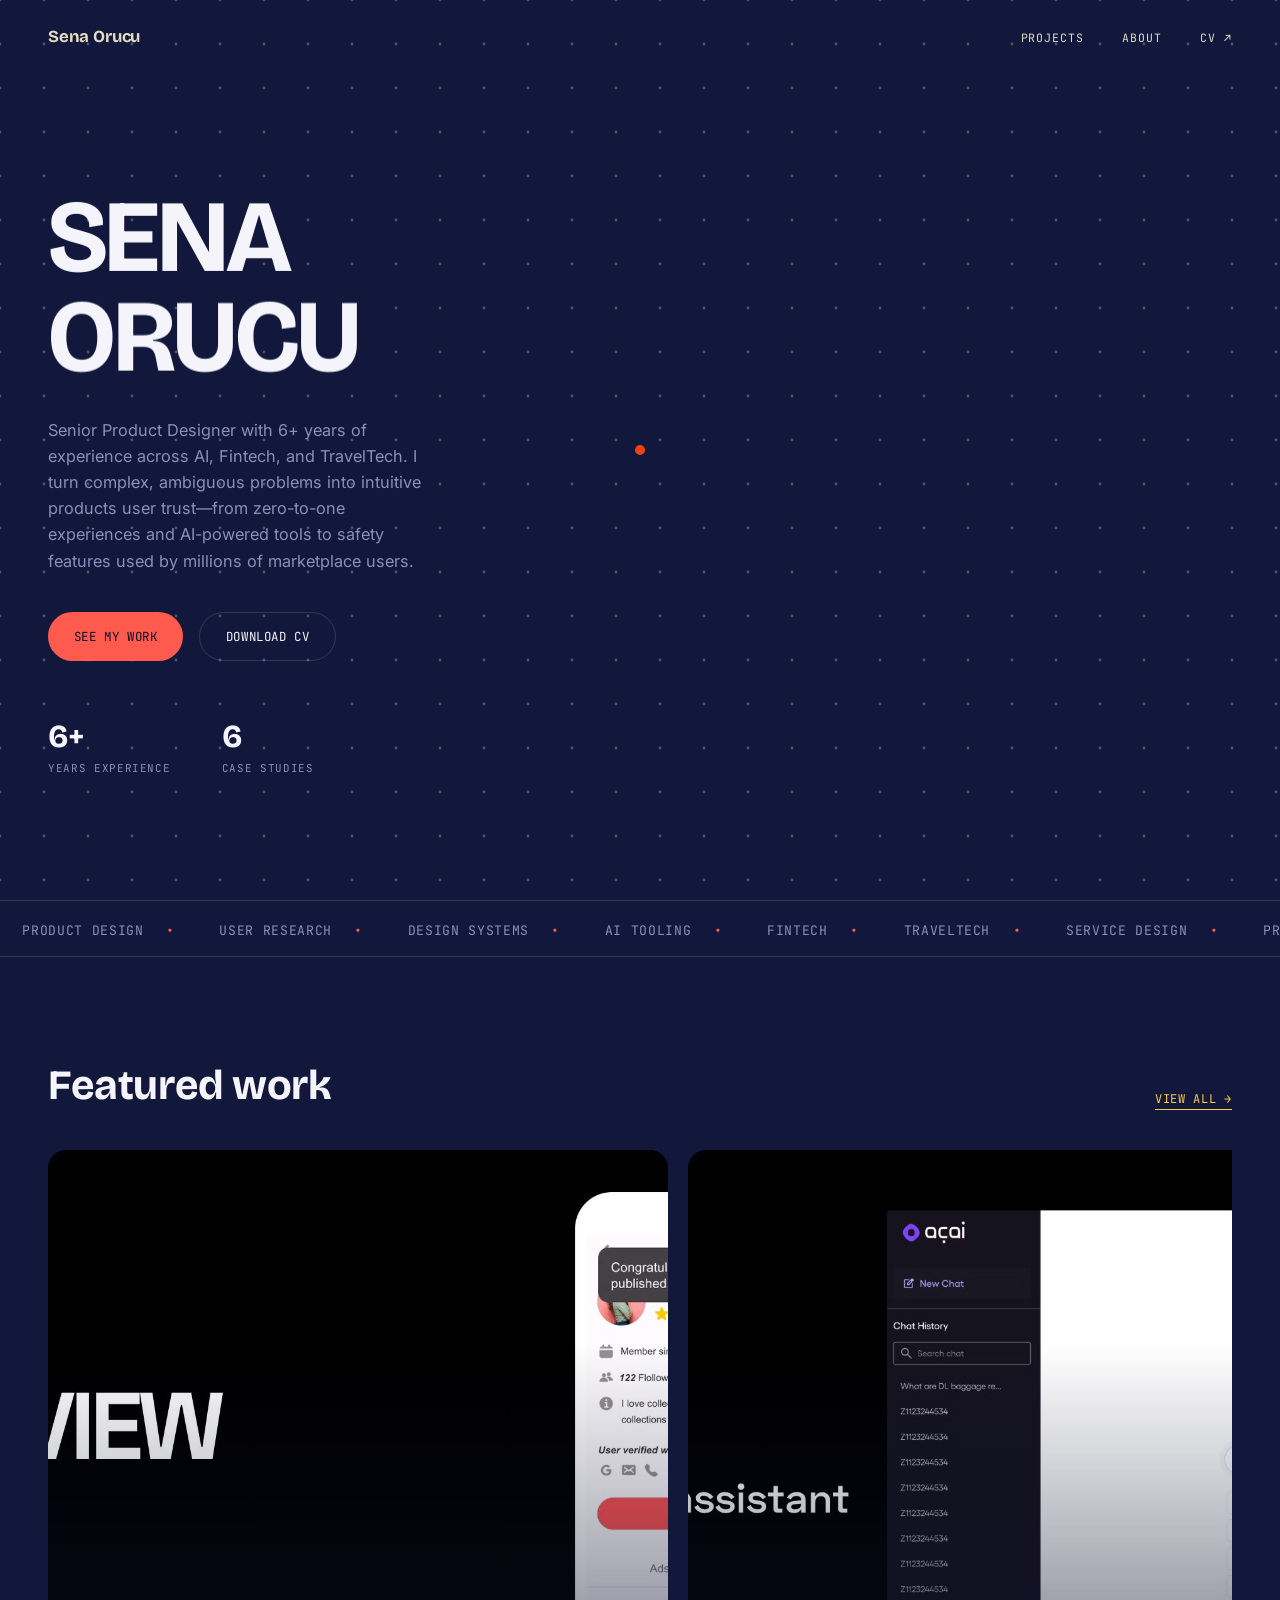
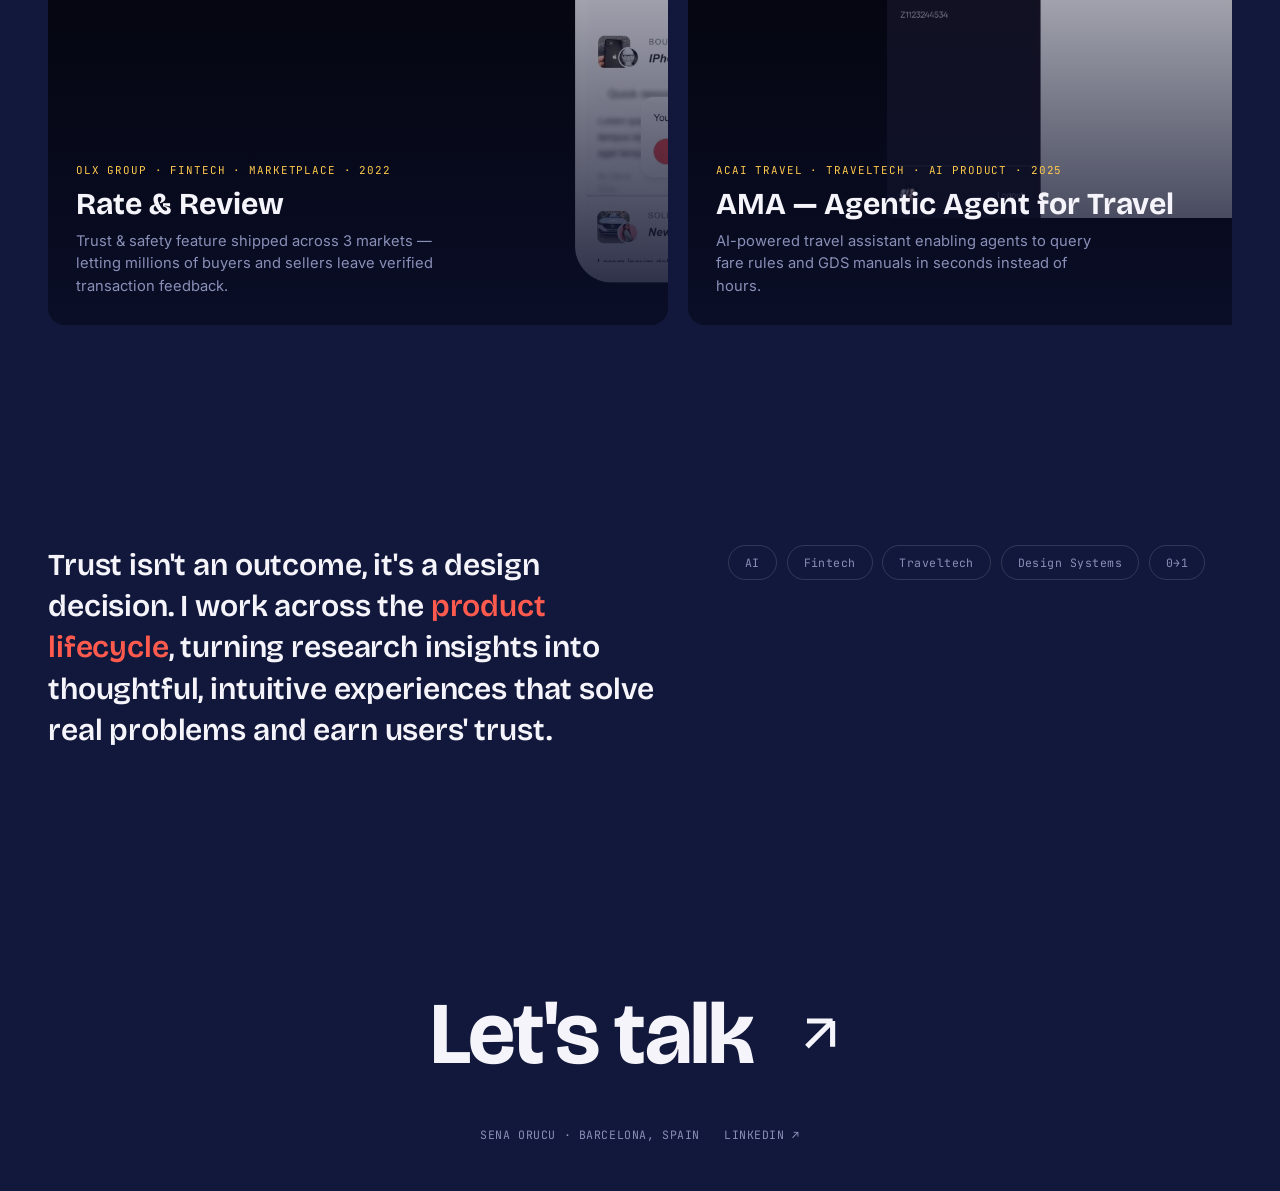
==== commit e53d49d7: "Add files via upload" ====
--- a/index.html
+++ b/index.html
@@ -1,412 +1,107 @@
 <!DOCTYPE html>
 <html lang="en">
 <head>
-  <meta charset="UTF-8" />
-  <meta name="viewport" content="width=device-width, initial-scale=1.0" />
-  <meta name="description" content="Sena Orucu — Senior Product Designer based in Barcelona, specialising in AI, Fintech, and Traveltech." />
-  <title>Sena Orucu — Senior Product Designer</title>
-  <link rel="icon" href="favicon.svg" type="image/svg+xml" />
-  <link rel="icon" href="favicon.ico" sizes="any" />
-  <link rel="icon" type="image/png" sizes="32x32" href="favicon-32.png" />
-  <link rel="apple-touch-icon" href="apple-touch-icon.png" />
-  <link rel="stylesheet" href="styles.css" />
-  <style>
-    /* ── HERO ── */
-    .hero {
-      padding: 5rem 0 4rem;
-      position: relative;
-      overflow: hidden;
-    }
-
-    .hero-grid {
-      display: grid;
-      grid-template-columns: 1fr 1fr;
-      gap: 4rem;
-      align-items: end;
-    }
-
-    /* Giant decorative number */
-    .hero-stat {
-      position: absolute;
-      top: -0.1em;
-      right: -0.02em;
-      font-family: var(--font-display);
-      font-size: clamp(16rem, 28vw, 26rem);
-      font-weight: 300;
-      line-height: 1;
-      color: transparent;
-      -webkit-text-stroke: 1px var(--border);
-      pointer-events: none;
-      user-select: none;
-      letter-spacing: -0.04em;
-    }
-
-    .hero-left { position: relative; z-index: 1; }
-
-    .hero-availability {
-      display: inline-flex;
-      align-items: center;
-      gap: 0.55rem;
-      font-size: 0.75rem;
-      font-weight: 500;
-      letter-spacing: 0.1em;
-      text-transform: uppercase;
-      color: var(--secondary);
-      margin-bottom: 2.5rem;
-      text-decoration: none;
-      transition: color 0.2s;
-    }
-
-    .hero-availability:hover { color: var(--text); }
-
-    .dot {
-      width: 7px; height: 7px;
-      border-radius: 50%;
-      background: #22c55e;
-      display: inline-block;
-      position: relative;
-      flex-shrink: 0;
-    }
-
-    .dot::after {
-      content: '';
-      position: absolute;
-      inset: -3px;
-      border-radius: 50%;
-      background: #22c55e;
-      opacity: 0.3;
-      animation: pulse 2s ease-in-out infinite;
-    }
-
-    @keyframes pulse {
-      0%, 100% { transform: scale(1); opacity: 0.3; }
-      50%       { transform: scale(1.8); opacity: 0; }
-    }
-
-    .hero h1 {
-      font-family: var(--font-display);
-      font-size: clamp(3.25rem, 6vw, 5.5rem);
-      font-weight: 300;
-      letter-spacing: -0.01em;
-      line-height: 1.04;
-      margin-bottom: 2.5rem;
-    }
-
-    .hero h1 em {
-      font-style: italic;
-      color: var(--accent);
-    }
-
-    .hero-actions {
-      display: flex;
-      align-items: center;
-      gap: 1.25rem;
-      flex-wrap: wrap;
-    }
-
-    /* Right column */
-    .hero-right {
-      position: relative;
-      z-index: 1;
-      padding-bottom: 0.5rem;
-    }
-
-    .hero-role {
-      font-family: var(--font-display);
-      font-size: clamp(1.1rem, 2vw, 1.5rem);
-      font-weight: 300;
-      font-style: italic;
-      color: var(--secondary);
-      margin-bottom: 2rem;
-      line-height: 1.5;
-    }
-
-    .hero-bio {
-      font-size: 0.9375rem;
-      color: var(--secondary);
-      line-height: 1.8;
-      margin-bottom: 2.5rem;
-      max-width: 440px;
-    }
-
-    /* Stats row */
-    .hero-stats {
-      display: flex;
-      gap: 2.5rem;
-      padding-top: 2rem;
-      border-top: 1px solid var(--border);
-    }
-
-    .stat-item {}
-
-    .stat-num {
-      font-family: var(--font-display);
-      font-size: 2.25rem;
-      font-weight: 300;
-      line-height: 1;
-      letter-spacing: -0.02em;
-      margin-bottom: 0.25rem;
-    }
-
-    .stat-label {
-      font-size: 0.75rem;
-      color: var(--secondary);
-      letter-spacing: 0.05em;
-    }
-
-    /* Divider */
-    .section-divider {
-      height: 1px;
-      background: var(--border);
-      margin: 5rem 0 4rem;
-    }
-
-    /* Featured heading */
-    .featured-header {
-      display: flex;
-      align-items: baseline;
-      justify-content: space-between;
-      margin-bottom: 2.5rem;
-    }
-
-    .featured-header h2 {
-      font-family: var(--font-display);
-      font-size: 2rem;
-      font-weight: 400;
-      letter-spacing: -0.01em;
-    }
-
-    .featured-header a {
-      font-size: 0.75rem;
-      letter-spacing: 0.08em;
-      text-transform: uppercase;
-      color: var(--secondary);
-      transition: color 0.2s;
-    }
-
-    .featured-header a:hover { color: var(--text); }
-
-    .featured-grid {
-      display: grid;
-      grid-template-columns: 1fr 1fr;
-      gap: 1.5rem;
-    }
-
-    /* Marquee strip */
-    .marquee-wrap {
-      border-top: 1px solid var(--border);
-      border-bottom: 1px solid var(--border);
-      padding: 1rem 0;
-      overflow: hidden;
-      margin: 5rem 0 0;
-    }
-
-    .marquee-track {
-      display: flex;
-      gap: 3rem;
-      width: max-content;
-      animation: marquee 22s linear infinite;
-    }
-
-    .marquee-track span {
-      font-family: var(--font-display);
-      font-size: 1.1rem;
-      font-weight: 300;
-      font-style: italic;
-      color: var(--secondary);
-      white-space: nowrap;
-      flex-shrink: 0;
-    }
-
-    .marquee-track span.dot-sep {
-      color: var(--accent);
-      font-style: normal;
-    }
-
-    @keyframes marquee {
-      from { transform: translateX(0); }
-      to   { transform: translateX(-50%); }
-    }
-
-    @media (max-width: 900px) {
-      .hero-grid { grid-template-columns: 1fr; gap: 3rem; }
-      .hero-stat { display: none; }
-      .featured-grid { grid-template-columns: 1fr; }
-    }
-
-    @media (max-width: 600px) {
-      .hero { padding: 4rem 0 3rem; }
-      .hero-stats { gap: 1.5rem; }
-    }
-  </style>
+<meta charset="UTF-8">
+<meta name="viewport" content="width=device-width, initial-scale=1.0">
+<title>Sena Orucu — Senior Product Designer</title>
+<meta name="description" content="Sena Orucu — Senior Product Designer based in Barcelona, specialising in AI, Fintech, and Traveltech.">
+<link rel="preconnect" href="https://fonts.googleapis.com">
+<link rel="preconnect" href="https://fonts.gstatic.com" crossorigin>
+<link href="https://fonts.googleapis.com/css2?family=Bricolage+Grotesque:opsz,wght@12..96,400..800&family=Inter:wght@400;500;600&family=JetBrains+Mono:wght@400;500&display=swap" rel="stylesheet">
+<link rel="stylesheet" href="/style.css">
 </head>
 <body>
 
+<div class="cursor" id="cursor"></div>
+<div class="cursor-label" id="cursorLabel"></div>
+
+<header>
+  <a href="/index.html" class="logo magnetic">Sena Orucu</a>
   <nav>
-    <div class="nav-inner">
-      <a href="index.html" class="nav-logo">Sena Orucu</a>
-      <ul class="nav-links">
-        <li><a href="projects.html">Projects</a></li>
-        <li><a href="about.html">About</a></li>
-        <li><a href="Sena_Orucu_CV.pdf" target="_blank" class="cv-link">CV</a></li>
-      </ul>
-      <button class="hamburger" aria-label="Toggle menu">
-        <span></span><span></span><span></span>
-      </button>
+    <ul>
+      <li><a href="/projects.html" class="magnetic">Projects</a></li>
+      <li><a href="/about.html" class="magnetic">About</a></li>
+      <li><a href="/Sena_Orucu_CV.pdf" class="magnetic">CV ↗</a></li>
+    </ul>
+  </nav>
+</header>
+
+<section class="hero">
+  <canvas id="grid-canvas"></canvas>
+  <div class="headline-wrap" id="headlineWrap">
+    <h1>
+      <span class="line"><b>SENA</b></span>
+      <span class="line"><b>ORUCU</b></span>
+    </h1>
+  </div>
+  <p class="hero-sub">Senior Product Designer with 6+ years of experience across AI, Fintech, and TravelTech. I turn complex, ambiguous problems into intuitive products user trust—from zero-to-one experiences and AI-powered tools to safety features used by millions of marketplace users.</p>
+  <div class="hero-ctas">
+    <a href="/projects.html" class="btn primary magnetic" data-label="VIEW">See my work</a>
+    <a href="/Sena_Orucu_CV.pdf" class="btn ghost magnetic" data-label="OPEN">Download CV</a>
+  </div>
+  <div class="hero-meta">
+    <div class="stat"><b>6+</b><span>Years experience</span></div>
+    <div class="stat"><b>6</b><span>Case studies</span></div>
+  </div>
+</section>
+
+<div class="marquee">
+  <div class="marquee-track">
+    <span>Product Design</span><span>User Research</span><span>Design Systems</span><span>AI Tooling</span><span>Fintech</span><span>Traveltech</span><span>Service Design</span><span>Prototyping</span><span>Figma</span><span>Facilitation</span>
+    <span>Product Design</span><span>User Research</span><span>Design Systems</span><span>AI Tooling</span><span>Fintech</span><span>Traveltech</span><span>Service Design</span><span>Prototyping</span><span>Figma</span><span>Facilitation</span>
+  </div>
+</div>
+
+<section id="work">
+  <div class="section-head reveal">
+    <h2>Featured work</h2>
+    <a href="/projects.html" class="magnetic">View all →</a>
+  </div>
+  <div class="gallery">
+    <a href="/case-study-rate-and-review.html" class="work-card magnetic" data-label="OPEN">
+      <img src="/rate_and_review.png" alt="Rate &amp; Review — OLX" loading="lazy">
+      <div class="work-overlay">
+        <span class="work-tag">OLX Group · Fintech · Marketplace · 2022</span>
+        <h3>Rate &amp; Review</h3>
+        <p>Trust &amp; safety feature shipped across 3 markets — letting millions of buyers and sellers leave verified transaction feedback.</p>
+      </div>
+    </a>
+    <a href="/case-study-ama.html" class="work-card magnetic" data-label="OPEN">
+      <img src="/AMA.png" alt="AMA – Agentic Agent for Travel" loading="lazy">
+      <div class="work-overlay">
+        <span class="work-tag">Acai Travel · Traveltech · AI Product · 2025</span>
+        <h3>AMA — Agentic Agent for Travel</h3>
+        <p>AI-powered travel assistant enabling agents to query fare rules and GDS manuals in seconds instead of hours.</p>
+      </div>
+    </a>
+    <div class="work-card more">
+      <a href="/projects.html" class="btn ghost magnetic">View all projects →</a>
     </div>
-  </nav>
+  </div>
+</section>
 
-  <div class="mobile-menu">
-    <a href="projects.html">Projects</a>
-    <a href="about.html">About</a>
-    <a href="Sena_Orucu_CV.pdf" target="_blank">CV ↗</a>
-  </div>
-
-  <main>
-    <section class="hero">
-      <div class="container">
-
-        <!-- Decorative giant number -->
-        <span class="hero-stat" aria-hidden="true">6</span>
-
-        <div class="hero-grid">
-
-          <!-- Left -->
-          <div class="hero-left">
-            <a href="https://www.linkedin.com/in/senaorucu/" target="_blank" class="hero-availability fade-up">
-              <span class="dot"></span>
-              Open to opportunities
-            </a>
-
-            <h1 class="fade-up delay-1">
-              I design for<br><em>scale</em> —<br>products used<br>by millions
-            </h1>
-
-            <div class="hero-actions fade-up delay-2">
-              <a href="projects.html" class="btn btn-primary">
-                See my work
-                <svg width="12" height="12" viewBox="0 0 12 12" fill="none">
-                  <path d="M1 11L11 1M11 1H4M11 1v7" stroke="currentColor" stroke-width="1.5" stroke-linecap="round" stroke-linejoin="round"/>
-                </svg>
-              </a>
-              <a href="Sena_Orucu_CV.pdf" target="_blank" class="btn btn-outline">Download CV</a>
-            </div>
-          </div>
-
-          <!-- Right -->
-          <div class="hero-right fade-up delay-2">
-            <p class="hero-role">Senior Product Designer<br>AI · Fintech · Traveltech · Barcelona</p>
-            <p class="hero-bio">
-              6+ years designing end-to-end digital products across three continents. I turn ambiguous problems into intuitive experiences — from zero-to-one features for global marketplaces to AI tooling used by enterprise teams.
-            </p>
-
-            <div class="hero-stats">
-              <div class="stat-item">
-                <div class="stat-num">6+</div>
-                <div class="stat-label">Years experience</div>
-              </div>
-<div class="stat-item">
-                <div class="stat-num">6</div>
-                <div class="stat-label">Case studies</div>
-              </div>
-            </div>
-          </div>
-
-        </div>
-
-        <!-- Marquee strip -->
-        <div class="marquee-wrap fade-up delay-3">
-          <div class="marquee-track">
-            <span>Product Design</span><span class="dot-sep">·</span>
-            <span>User Research</span><span class="dot-sep">·</span>
-            <span>Design Systems</span><span class="dot-sep">·</span>
-            <span>AI Tooling</span><span class="dot-sep">·</span>
-            <span>Fintech</span><span class="dot-sep">·</span>
-            <span>Traveltech</span><span class="dot-sep">·</span>
-            <span>Service Design</span><span class="dot-sep">·</span>
-            <span>Prototyping</span><span class="dot-sep">·</span>
-            <span>Figma</span><span class="dot-sep">·</span>
-            <span>Facilitation</span><span class="dot-sep">·</span>
-            <!-- duplicate for seamless loop -->
-            <span>Product Design</span><span class="dot-sep">·</span>
-            <span>User Research</span><span class="dot-sep">·</span>
-            <span>Design Systems</span><span class="dot-sep">·</span>
-            <span>AI Tooling</span><span class="dot-sep">·</span>
-            <span>Fintech</span><span class="dot-sep">·</span>
-            <span>Traveltech</span><span class="dot-sep">·</span>
-            <span>Service Design</span><span class="dot-sep">·</span>
-            <span>Prototyping</span><span class="dot-sep">·</span>
-            <span>Figma</span><span class="dot-sep">·</span>
-            <span>Facilitation</span><span class="dot-sep">·</span>
-          </div>
-        </div>
-
-      </div>
-    </section>
-
-    <!-- FEATURED PROJECTS -->
-    <section style="padding-top: 3rem;">
-      <div class="container">
-        <div class="featured-header fade-up">
-          <h2>Featured Projects</h2>
-          <a href="projects.html">View all →</a>
-        </div>
-
-        <div class="featured-grid">
-          <article class="project-card">
-            <div class="card-image">
-              <div class="card-image-inner">
-                <img src="rate_and_review.png" alt="Rate & Review — OLX" />
-              </div>
-            </div>
-            <div class="card-body">
-              <span class="card-company">OLX Group</span>
-              <p class="card-tags">Fintech · Marketplace · 2022</p>
-              <h3 class="card-title">Rate &amp; Review</h3>
-              <p class="card-desc">Trust & safety feature shipped across 3 markets — letting millions of buyers and sellers leave verified transaction feedback.</p>
-              <a href="case-study-rate-and-review.html" class="card-link">
-                View case study
-                <svg width="11" height="11" viewBox="0 0 12 12" fill="none">
-                  <path d="M1 11L11 1M11 1H4M11 1v7" stroke="currentColor" stroke-width="1.5" stroke-linecap="round" stroke-linejoin="round"/>
-                </svg>
-              </a>
-            </div>
-          </article>
-
-          <article class="project-card">
-            <div class="card-image">
-              <div class="card-image-inner">
-                <img src="AMA.png" alt="AMA – Agentic Agent for Travel" />
-              </div>
-            </div>
-            <div class="card-body">
-              <span class="card-company">Acai Travel</span>
-              <p class="card-tags">Traveltech · AI Product · 2025</p>
-              <h3 class="card-title">AMA – Agentic Agent for Travel</h3>
-              <p class="card-desc">AI-powered travel assistant enabling agents to query fare rules and GDS manuals in seconds instead of hours.</p>
-              <a href="case-study-ama.html" class="card-link">
-                View case study
-                <svg width="11" height="11" viewBox="0 0 12 12" fill="none">
-                  <path d="M1 11L11 1M11 1H4M11 1v7" stroke="currentColor" stroke-width="1.5" stroke-linecap="round" stroke-linejoin="round"/>
-                </svg>
-              </a>
-            </div>
-          </article>
-        </div>
-      </div>
-    </section>
-  </main>
-
-  <footer>
-    <div class="footer-inner">
-      <span class="footer-name">Sena Orucu · Barcelona, Spain</span>
-      <div class="footer-links">
-        <a href="https://www.linkedin.com/in/senaorucu/" target="_blank">LinkedIn ↗</a>
+<section id="about">
+  <div class="about">
+    <p class="about-lead reveal">Trust isn't an outcome, it's a design decision. I work across the <span class="hl">product lifecycle</span>, turning research insights into thoughtful, intuitive experiences that solve real problems and earn users' trust.</p>
+    <div class="reveal">
+      <div class="tag-cloud">
+        <span>AI</span><span>Fintech</span><span>Traveltech</span><span>Design Systems</span><span>0→1</span>
       </div>
     </div>
-  </footer>
+  </div>
+</section>
 
-  <script src="main.js"></script>
-  <script data-goatcounter="https://senaorucu.goatcounter.com/count" async src="//gc.zgo.at/count.js"></script>
+<footer>
+  <a href="https://www.linkedin.com/in/senaorucu/" class="footer-cta magnetic" target="_blank" rel="noopener">
+    Let's talk
+    <svg viewBox="0 0 24 24" fill="none" stroke="currentColor" stroke-width="2"><path d="M7 17L17 7M17 7H7M17 7V17"/></svg>
+  </a>
+  <div class="footer-meta">
+    <span>Sena Orucu · Barcelona, Spain</span>
+    <a href="https://www.linkedin.com/in/senaorucu/" target="_blank" rel="noopener" class="magnetic">LinkedIn ↗</a>
+  </div>
+</footer>
+
+<script src="/script.js"></script>
 </body>
 </html>
--- a/style.css
+++ b/style.css
@@ -0,0 +1,504 @@
+:root{
+  --ink:#12183b;
+  --ink-deep:#0b0f2a;
+  --paper:#f5f4fa;
+  --coral:#ff5a4e;
+  --gold:#ffc94d;
+  --muted:#8a8fb8;
+  --line: rgba(245,244,250,0.14);
+  --display: 'Bricolage Grotesque', sans-serif;
+  --body: 'Inter', sans-serif;
+  --mono: 'JetBrains Mono', monospace;
+  --ease: cubic-bezier(.16,.84,.24,1);
+}
+
+*{margin:0;padding:0;box-sizing:border-box;}
+
+html{scroll-behavior:smooth;}
+
+body{
+  background:var(--ink);
+  color:var(--paper);
+  font-family:var(--body);
+  overflow-x:hidden;
+  cursor:none;
+}
+
+::selection{background:var(--coral);color:var(--ink-deep);}
+
+a{color:inherit;text-decoration:none;}
+
+img{display:block;max-width:100%;}
+
+:focus-visible{outline:2px solid var(--gold);outline-offset:4px;}
+
+/* ---------- custom cursor ---------- */
+.cursor{
+  position:fixed;top:0;left:0;
+  width:10px;height:10px;
+  border-radius:50%;
+  background:var(--coral);
+  pointer-events:none;
+  z-index:999;
+  transform:translate(-50%,-50%);
+  transition:width .25s var(--ease), height .25s var(--ease), background .25s var(--ease);
+  mix-blend-mode:difference;
+}
+.cursor.grow{width:64px;height:64px;background:var(--paper);}
+.cursor-label{
+  position:fixed;top:0;left:0;
+  font-family:var(--mono);
+  font-size:.65rem;
+  letter-spacing:.08em;
+  color:var(--ink-deep);
+  pointer-events:none;
+  z-index:1000;
+  opacity:0;
+  transform:translate(-50%,-50%);
+  transition:opacity .2s var(--ease);
+}
+.cursor-label.show{opacity:1;}
+
+@media (hover:none), (pointer:coarse){
+  .cursor, .cursor-label{display:none;}
+  body{cursor:auto;}
+}
+
+/* ---------- nav ---------- */
+header{
+  position:fixed;top:0;left:0;right:0;
+  display:flex;justify-content:space-between;align-items:center;
+  padding:1.6rem clamp(1.25rem,4vw,3rem);
+  z-index:50;
+  mix-blend-mode:difference;
+  background:transparent;
+  backdrop-filter:none;
+  transition:background .35s var(--ease), backdrop-filter .35s var(--ease), padding .35s var(--ease), mix-blend-mode .01s;
+}
+header.scrolled{
+  mix-blend-mode:normal;
+  background:rgba(11,15,42,.72);
+  backdrop-filter:blur(14px);
+  -webkit-backdrop-filter:blur(14px);
+  border-bottom:1px solid var(--line);
+  padding-top:1.1rem;
+  padding-bottom:1.1rem;
+}
+.logo{
+  font-family:var(--display);
+  font-weight:700;
+  font-size:1.05rem;
+  letter-spacing:-.01em;
+}
+nav ul{list-style:none;display:flex;gap:clamp(1.25rem,3vw,2.5rem);}
+nav a{
+  font-family:var(--mono);
+  font-size:.72rem;
+  letter-spacing:.08em;
+  text-transform:uppercase;
+  display:inline-block;
+  transition:transform .2s var(--ease);
+}
+nav a.active{color:var(--coral);}
+@media (max-width:640px){
+  nav ul{gap:1rem;}
+  nav a{font-size:.62rem;}
+}
+
+/* ---------- hero ---------- */
+.hero{
+  position:relative;
+  min-height:100svh;
+  display:flex;
+  flex-direction:column;
+  justify-content:center;
+  padding:clamp(6rem,10vw,8rem) clamp(1.25rem,4vw,3rem) 4rem;
+  overflow:hidden;
+}
+.hero.compact{min-height:auto;padding-top:clamp(8rem,14vw,10rem);padding-bottom:3rem;}
+#grid-canvas{
+  position:absolute;
+  inset:0;
+  width:100%;height:100%;
+  z-index:0;
+  opacity:.55;
+}
+.hero-eyebrow{
+  position:relative;z-index:2;
+  font-family:var(--mono);
+  font-size:.75rem;
+  letter-spacing:.1em;
+  text-transform:uppercase;
+  color:var(--gold);
+  display:flex;align-items:center;gap:.6rem;
+  margin-bottom:1.6rem;
+}
+.hero-eyebrow .dot{
+  width:7px;height:7px;border-radius:50%;
+  background:var(--gold);
+  box-shadow:0 0 0 4px rgba(255,201,77,.18);
+}
+.headline-wrap{
+  position:relative;z-index:2;
+  perspective:900px;
+}
+h1{
+  font-family:var(--display);
+  font-weight:700;
+  font-size:clamp(2.6rem,8.4vw,6.4rem);
+  line-height:.98;
+  letter-spacing:-.02em;
+  max-width:16ch;
+  transform-style:preserve-3d;
+  will-change:transform;
+}
+h1 em{
+  font-style:normal;
+  color:var(--coral);
+}
+h1 span.line{display:block;overflow:hidden;}
+h1 span.line b{
+  display:block;
+  font-weight:inherit;
+  transform:translateY(110%);
+  animation:reveal .9s var(--ease) forwards;
+}
+h1 span.line:nth-child(1) b{animation-delay:.05s;}
+h1 span.line:nth-child(2) b{animation-delay:.15s;}
+h1 span.line:nth-child(3) b{animation-delay:.25s;}
+h1 span.line:nth-child(4) b{animation-delay:.35s;}
+@keyframes reveal{to{transform:translateY(0);}}
+
+.hero-sub{
+  position:relative;z-index:2;
+  max-width:38ch;
+  font-size:1.02rem;
+  line-height:1.6;
+  color:var(--muted);
+  margin:1.8rem 0 2.4rem;
+  opacity:0;
+  animation:fadeUp .8s var(--ease) forwards;
+  animation-delay:.55s;
+}
+@keyframes fadeUp{from{opacity:0;transform:translateY(14px);}to{opacity:1;transform:translateY(0);}}
+
+.hero-ctas{
+  position:relative;z-index:2;
+  display:flex;flex-wrap:wrap;gap:1rem;
+  opacity:0;
+  animation:fadeUp .8s var(--ease) forwards;
+  animation-delay:.7s;
+}
+.btn{
+  font-family:var(--mono);
+  font-size:.78rem;
+  letter-spacing:.05em;
+  text-transform:uppercase;
+  padding:.95rem 1.6rem;
+  border-radius:999px;
+  display:inline-flex;align-items:center;gap:.5rem;
+  transition:transform .3s var(--ease), background .3s var(--ease), color .3s var(--ease), border-color .3s var(--ease);
+}
+.btn.primary{background:var(--coral);color:var(--ink-deep);}
+.btn.primary:hover{background:var(--gold);}
+.btn.ghost{border:1px solid var(--line);}
+.btn.ghost:hover{border-color:var(--paper);}
+
+.hero-meta{
+  position:relative;z-index:2;
+  margin-top:3.5rem;
+  display:flex;flex-wrap:wrap;gap:clamp(1.5rem,4vw,3.5rem);
+  opacity:0;
+  animation:fadeUp .8s var(--ease) forwards;
+  animation-delay:.85s;
+}
+.stat b{
+  display:block;
+  font-family:var(--display);
+  font-size:2rem;
+  font-weight:700;
+}
+.stat span{
+  font-family:var(--mono);
+  font-size:.68rem;
+  letter-spacing:.06em;
+  text-transform:uppercase;
+  color:var(--muted);
+}
+
+/* ---------- marquee ---------- */
+.marquee{
+  border-top:1px solid var(--line);
+  border-bottom:1px solid var(--line);
+  padding:1.1rem 0;
+  overflow:hidden;
+  white-space:nowrap;
+}
+.marquee-track{
+  display:inline-flex;
+  animation:scroll 32s linear infinite;
+}
+.marquee-track span{
+  font-family:var(--mono);
+  font-size:.82rem;
+  letter-spacing:.05em;
+  text-transform:uppercase;
+  color:var(--muted);
+  padding:0 1.4rem;
+  display:inline-flex;align-items:center;gap:1.4rem;
+}
+.marquee-track span::after{content:'•';color:var(--coral);}
+@keyframes scroll{from{transform:translateX(0);}to{transform:translateX(-50%);}}
+
+/* ---------- section frame ---------- */
+section{padding:clamp(4rem,8vw,7rem) clamp(1.25rem,4vw,3rem);}
+.section-head{
+  display:flex;justify-content:space-between;align-items:flex-end;
+  gap:1rem;flex-wrap:wrap;
+  margin-bottom:2.5rem;
+}
+.section-head h2{
+  font-family:var(--display);
+  font-weight:700;
+  font-size:clamp(1.8rem,4vw,2.6rem);
+  letter-spacing:-.01em;
+}
+.section-head a{
+  font-family:var(--mono);
+  font-size:.75rem;
+  letter-spacing:.06em;
+  text-transform:uppercase;
+  color:var(--gold);
+  white-space:nowrap;
+  padding-bottom:2px;
+  border-bottom:1px solid var(--gold);
+}
+.reveal{opacity:0;transform:translateY(28px);transition:opacity .8s var(--ease), transform .8s var(--ease);}
+.reveal.in{opacity:1;transform:translateY(0);}
+
+/* ---------- work gallery (horizontal, homepage) ---------- */
+.gallery{
+  display:flex;
+  gap:1.25rem;
+  overflow-x:auto;
+  scroll-snap-type:x mandatory;
+  padding-bottom:1rem;
+  -webkit-overflow-scrolling:touch;
+  scrollbar-width:none;
+}
+.gallery::-webkit-scrollbar{display:none;}
+.work-card{
+  position:relative;
+  flex:0 0 clamp(280px,72vw,620px);
+  scroll-snap-align:start;
+  border-radius:18px;
+  overflow:hidden;
+  aspect-ratio:4/5;
+  background:var(--ink-deep);
+}
+.work-card img{
+  width:100%;height:100%;object-fit:cover;
+  transition:transform .7s var(--ease);
+}
+.work-card:hover img{transform:scale(1.06);}
+.work-overlay{
+  position:absolute;inset:0;
+  display:flex;flex-direction:column;justify-content:flex-end;
+  padding:1.75rem;
+  background:linear-gradient(to top, rgba(11,15,42,.92) 0%, rgba(11,15,42,.35) 45%, transparent 75%);
+}
+.work-tag{
+  font-family:var(--mono);
+  font-size:.68rem;
+  letter-spacing:.08em;
+  text-transform:uppercase;
+  color:var(--gold);
+  margin-bottom:.6rem;
+}
+.work-overlay h3{
+  font-family:var(--display);
+  font-weight:700;
+  font-size:clamp(1.4rem,3vw,1.9rem);
+  margin-bottom:.5rem;
+}
+.work-overlay p{
+  color:var(--muted);
+  font-size:.92rem;
+  line-height:1.5;
+  max-width:42ch;
+}
+.work-card.more{
+  display:flex;align-items:center;justify-content:center;
+  border:1px solid var(--line);
+  background:transparent;
+}
+.work-card.more .btn{position:relative;}
+
+/* ---------- project grid (projects page) ---------- */
+.project-grid{
+  display:grid;
+  grid-template-columns:repeat(2, 1fr);
+  gap:clamp(1.25rem,3vw,2rem);
+}
+@media (max-width:820px){
+  .project-grid{grid-template-columns:1fr;}
+}
+.project-card{
+  position:relative;
+  border-radius:18px;
+  overflow:hidden;
+  background:var(--ink-deep);
+  border:1px solid var(--line);
+}
+.project-card .thumb{
+  aspect-ratio:16/11;
+  overflow:hidden;
+  background:var(--ink-deep);
+}
+.project-card .thumb img{
+  width:100%;height:100%;object-fit:cover;
+  transition:transform .7s var(--ease);
+}
+.project-card:hover .thumb img{transform:scale(1.05);}
+.project-card .body{padding:1.75rem;}
+.project-card .work-tag{margin-bottom:.75rem;}
+.project-card h3{
+  font-family:var(--display);
+  font-weight:700;
+  font-size:clamp(1.25rem,2.4vw,1.55rem);
+  margin-bottom:.6rem;
+  letter-spacing:-.005em;
+}
+.project-card p{
+  color:var(--muted);
+  font-size:.92rem;
+  line-height:1.55;
+  margin-bottom:1.3rem;
+}
+.project-card .card-link{
+  font-family:var(--mono);
+  font-size:.72rem;
+  letter-spacing:.06em;
+  text-transform:uppercase;
+  color:var(--gold);
+  display:inline-flex;align-items:center;gap:.4rem;
+  padding-bottom:2px;
+  border-bottom:1px solid var(--gold);
+}
+.project-card.wide{grid-column:1 / -1;}
+@media (max-width:820px){.project-card.wide{grid-column:auto;}}
+
+/* ---------- about ---------- */
+.about{
+  display:grid;
+  grid-template-columns:1.1fr .9fr;
+  gap:clamp(2rem,5vw,4rem);
+  align-items:start;
+}
+@media (max-width:820px){.about{grid-template-columns:1fr;}}
+.about-lead{
+  font-family:var(--display);
+  font-weight:600;
+  font-size:clamp(1.4rem,2.6vw,1.9rem);
+  line-height:1.35;
+  letter-spacing:-.005em;
+}
+.about-lead .hl{color:var(--coral);}
+.about-note{
+  margin-top:1.6rem;
+  padding-top:1.6rem;
+  border-top:1px solid var(--line);
+  font-family:var(--mono);
+  font-size:.85rem;
+  line-height:1.7;
+  color:var(--muted);
+}
+.about-note b{color:var(--paper);font-weight:500;}
+.tag-cloud{display:flex;flex-wrap:wrap;gap:.6rem;}
+.tag-cloud span{
+  font-family:var(--mono);
+  font-size:.72rem;
+  letter-spacing:.04em;
+  padding:.55rem 1rem;
+  border:1px solid var(--line);
+  border-radius:999px;
+  color:var(--muted);
+}
+
+/* ---------- about page ---------- */
+.about-bio{max-width:62ch;font-size:1.05rem;line-height:1.75;color:var(--muted);}
+.about-bio p{margin-bottom:1.3rem;}
+.about-bio strong{color:var(--paper);font-weight:600;}
+.pull-quote{
+  font-family:var(--display);
+  font-weight:600;
+  font-size:clamp(1.5rem,3.4vw,2.4rem);
+  line-height:1.3;
+  color:var(--coral);
+  max-width:24ch;
+  margin:2.6rem 0 .5rem;
+  padding-left:1.4rem;
+  border-left:3px solid var(--coral);
+}
+.skills-grid{
+  display:grid;
+  grid-template-columns:repeat(4,1fr);
+  gap:clamp(1.5rem,3vw,2.5rem);
+}
+@media (max-width:820px){.skills-grid{grid-template-columns:repeat(2,1fr);}}
+.skill-col h4{
+  font-family:var(--mono);
+  font-size:.72rem;
+  letter-spacing:.08em;
+  text-transform:uppercase;
+  color:var(--gold);
+  margin-bottom:1rem;
+}
+.skill-col ul{list-style:none;display:flex;flex-direction:column;gap:.65rem;}
+.skill-col li{font-size:.95rem;color:var(--paper);}
+
+.cta-section{text-align:center;}
+.cta-heading{
+  font-family:var(--display);
+  font-weight:700;
+  font-size:clamp(2rem,6vw,3.6rem);
+  letter-spacing:-.01em;
+  line-height:1.1;
+  margin-bottom:1rem;
+}
+.cta-heading em{font-style:normal;color:var(--coral);}
+.cta-section .hero-sub{margin:0 auto 2rem;text-align:center;opacity:1;animation:none;}
+.cta-buttons{display:flex;justify-content:center;flex-wrap:wrap;gap:1rem;}
+
+/* ---------- footer ---------- */
+footer{
+  padding:clamp(4rem,10vw,8rem) clamp(1.25rem,4vw,3rem) 3rem;
+  text-align:center;
+}
+.footer-cta{
+  font-family:var(--display);
+  font-weight:700;
+  font-size:clamp(2.4rem,9vw,5.5rem);
+  letter-spacing:-.02em;
+  display:inline-flex;align-items:center;gap:.4em;
+  transition:transform .3s var(--ease), color .3s var(--ease);
+}
+.footer-cta:hover{color:var(--coral);}
+.footer-cta svg{width:.7em;height:.7em;transition:transform .3s var(--ease);}
+.footer-cta:hover svg{transform:rotate(45deg) scale(1.1);}
+.footer-meta{
+  margin-top:2.5rem;
+  display:flex;justify-content:center;gap:1.5rem;
+  font-family:var(--mono);
+  font-size:.72rem;
+  letter-spacing:.05em;
+  text-transform:uppercase;
+  color:var(--muted);
+}
+.footer-meta a{border-bottom:1px solid transparent;}
+.footer-meta a:hover{border-color:var(--muted);}
+
+@media (prefers-reduced-motion: reduce){
+  *{animation-duration:.01ms !important;animation-iteration-count:1 !important;transition-duration:.01ms !important;scroll-behavior:auto !important;}
+  #grid-canvas{display:none;}
+}
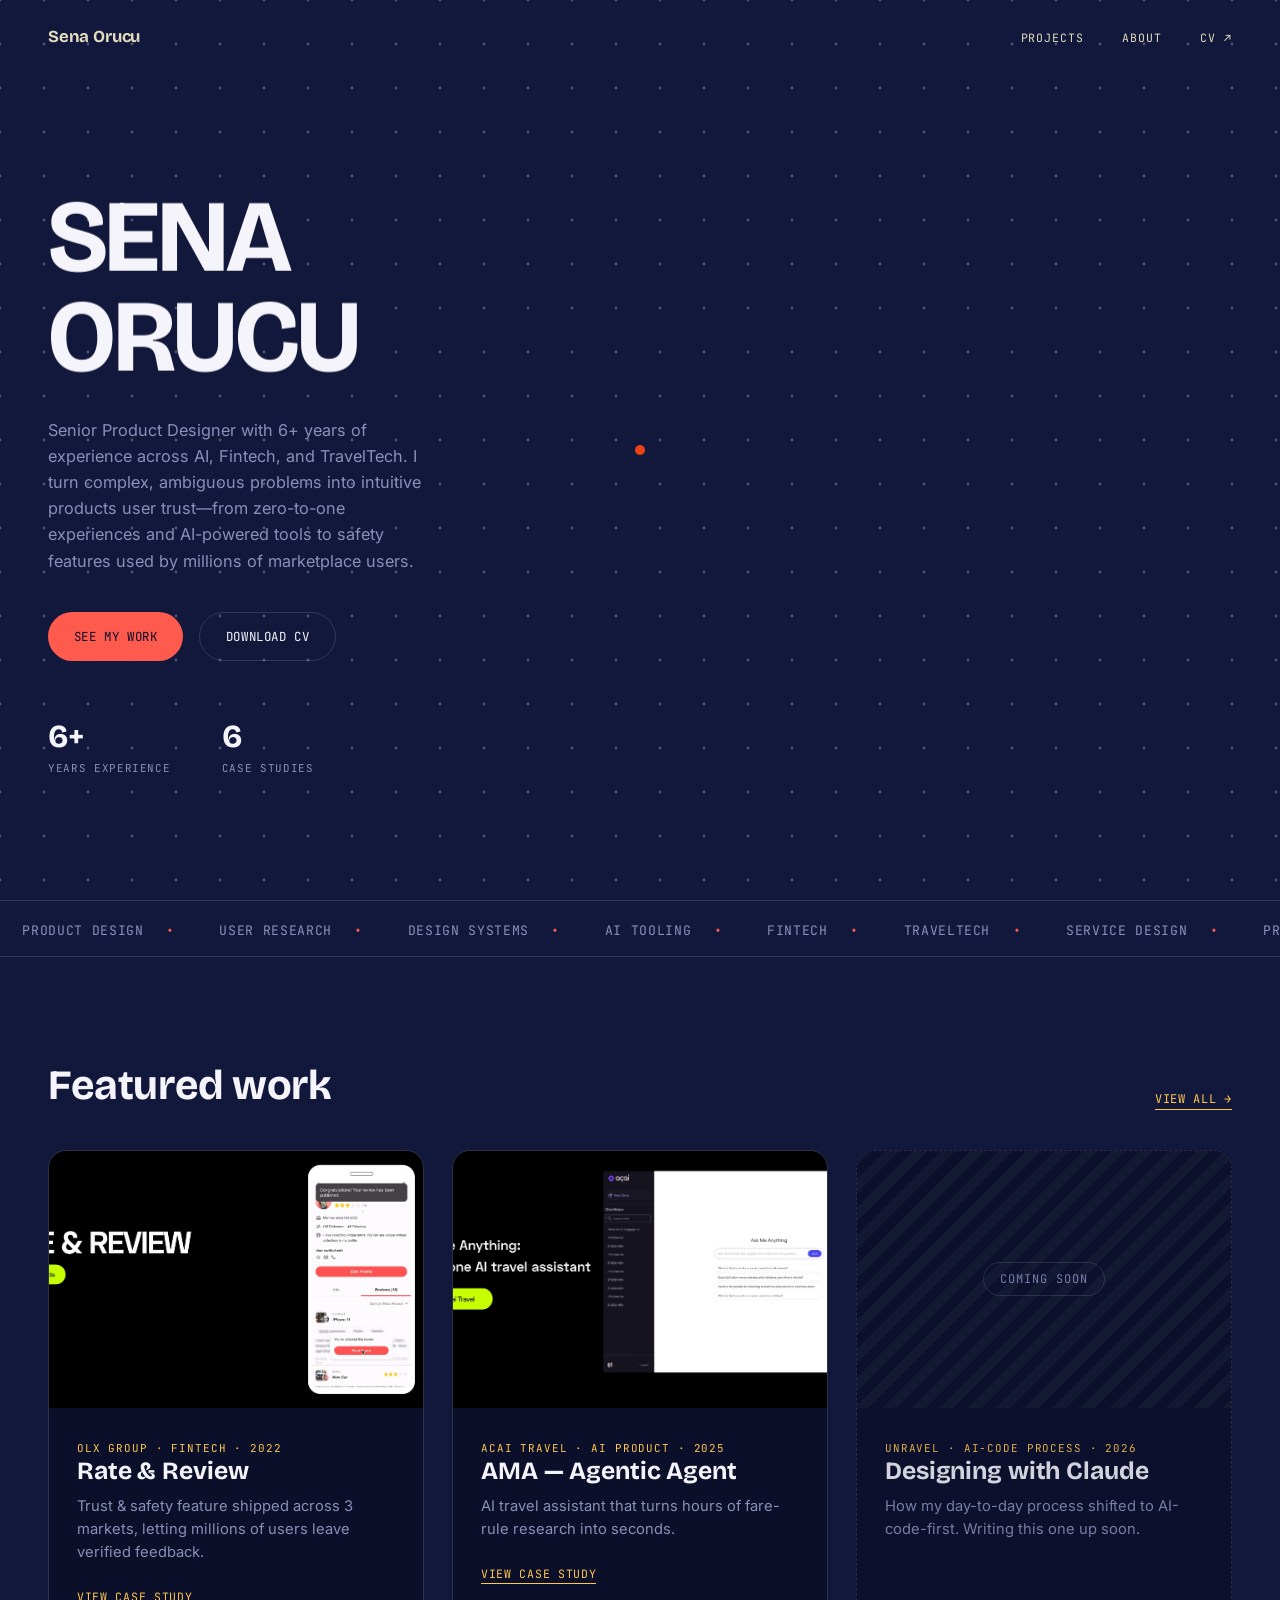
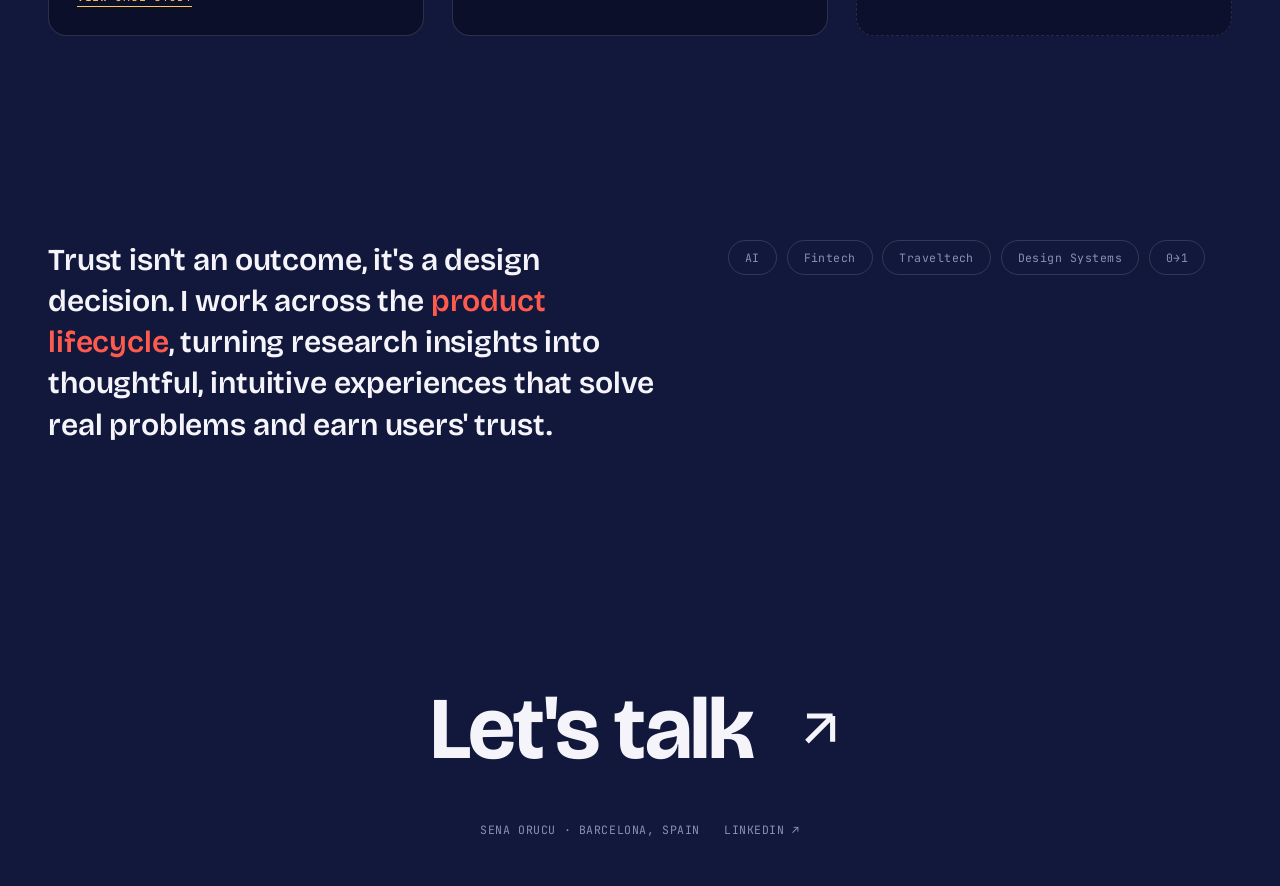
==== commit bba21b42: "Add files via upload" ====
--- a/index.html
+++ b/index.html
@@ -57,25 +57,32 @@
     <h2>Featured work</h2>
     <a href="/projects.html" class="magnetic">View all →</a>
   </div>
-  <div class="gallery">
-    <a href="/case-study-rate-and-review.html" class="work-card magnetic" data-label="OPEN">
-      <img src="/rate_and_review.png" alt="Rate &amp; Review — OLX" loading="lazy">
-      <div class="work-overlay">
-        <span class="work-tag">OLX Group · Fintech · Marketplace · 2022</span>
+  <div class="project-grid">
+    <a href="/case-study-rate-and-review.html" class="project-card magnetic reveal" data-label="OPEN">
+      <div class="thumb"><img src="/rate_and_review.png" alt="Rate &amp; Review — OLX" loading="lazy"></div>
+      <div class="body">
+        <span class="work-tag">OLX Group · Fintech · 2022</span>
         <h3>Rate &amp; Review</h3>
-        <p>Trust &amp; safety feature shipped across 3 markets — letting millions of buyers and sellers leave verified transaction feedback.</p>
+        <p>Trust &amp; safety feature shipped across 3 markets, letting millions of users leave verified feedback.</p>
+        <span class="card-link">View case study</span>
       </div>
     </a>
-    <a href="/case-study-ama.html" class="work-card magnetic" data-label="OPEN">
-      <img src="/AMA.png" alt="AMA – Agentic Agent for Travel" loading="lazy">
-      <div class="work-overlay">
-        <span class="work-tag">Acai Travel · Traveltech · AI Product · 2025</span>
-        <h3>AMA — Agentic Agent for Travel</h3>
-        <p>AI-powered travel assistant enabling agents to query fare rules and GDS manuals in seconds instead of hours.</p>
+    <a href="/case-study-ama.html" class="project-card magnetic reveal" data-label="OPEN">
+      <div class="thumb"><img src="/AMA.png" alt="AMA – Agentic Agent for Travel" loading="lazy"></div>
+      <div class="body">
+        <span class="work-tag">Acai Travel · AI Product · 2025</span>
+        <h3>AMA — Agentic Agent</h3>
+        <p>AI travel assistant that turns hours of fare-rule research into seconds.</p>
+        <span class="card-link">View case study</span>
       </div>
     </a>
-    <div class="work-card more">
-      <a href="/projects.html" class="btn ghost magnetic">View all projects →</a>
+    <div class="project-card coming-soon reveal">
+      <div class="thumb placeholder"><span>Coming soon</span></div>
+      <div class="body">
+        <span class="work-tag">Unravel · AI-Code Process · 2026</span>
+        <h3>Designing with Claude</h3>
+        <p>How my day-to-day process shifted to AI-code-first. Writing this one up soon.</p>
+      </div>
     </div>
   </div>
 </section>
--- a/style.css
+++ b/style.css
@@ -337,10 +337,13 @@
 /* ---------- project grid (projects page) ---------- */
 .project-grid{
   display:grid;
-  grid-template-columns:repeat(2, 1fr);
-  gap:clamp(1.25rem,3vw,2rem);
-}
-@media (max-width:820px){
+  grid-template-columns:repeat(3, 1fr);
+  gap:clamp(1.25rem,2.4vw,1.75rem);
+}
+@media (max-width:1000px){
+  .project-grid{grid-template-columns:repeat(2, 1fr);}
+}
+@media (max-width:640px){
   .project-grid{grid-template-columns:1fr;}
 }
 .project-card{
@@ -385,8 +388,22 @@
   padding-bottom:2px;
   border-bottom:1px solid var(--gold);
 }
-.project-card.wide{grid-column:1 / -1;}
-@media (max-width:820px){.project-card.wide{grid-column:auto;}}
+
+.project-card.coming-soon{border-style:dashed;opacity:.85;}
+.project-card.coming-soon .thumb.placeholder{
+  display:flex;align-items:center;justify-content:center;
+  background:repeating-linear-gradient(135deg, rgba(245,244,250,.04) 0 10px, transparent 10px 20px);
+}
+.project-card.coming-soon .thumb.placeholder span{
+  font-family:var(--mono);
+  font-size:.75rem;
+  letter-spacing:.08em;
+  text-transform:uppercase;
+  color:var(--muted);
+  border:1px solid var(--line);
+  padding:.5rem 1rem;
+  border-radius:999px;
+}
 
 /* ---------- about ---------- */
 .about{
@@ -426,36 +443,95 @@
 }
 
 /* ---------- about page ---------- */
-.about-bio{max-width:62ch;font-size:1.05rem;line-height:1.75;color:var(--muted);}
+.about-bio{max-width:64ch;font-size:1.08rem;line-height:1.8;color:var(--muted);}
 .about-bio p{margin-bottom:1.3rem;}
 .about-bio strong{color:var(--paper);font-weight:600;}
+.about-bio p:first-of-type::first-letter{
+  font-family:var(--display);
+  font-weight:800;
+  font-size:4.6rem;
+  line-height:.75;
+  float:left;
+  color:var(--coral);
+  padding-right:.6rem;
+  margin-top:.4rem;
+}
+
+.pull-quote-wrap{position:relative;margin:3rem 0 .5rem;}
+.pull-quote-wrap::before{
+  content:'"';
+  position:absolute;
+  top:-3.5rem;left:-1rem;
+  font-family:var(--display);
+  font-size:9rem;
+  font-weight:800;
+  color:var(--line);
+  z-index:0;
+  line-height:1;
+}
 .pull-quote{
+  position:relative;z-index:1;
   font-family:var(--display);
   font-weight:600;
   font-size:clamp(1.5rem,3.4vw,2.4rem);
   line-height:1.3;
   color:var(--coral);
-  max-width:24ch;
-  margin:2.6rem 0 .5rem;
+  max-width:26ch;
+  transform:rotate(-1.4deg);
   padding-left:1.4rem;
   border-left:3px solid var(--coral);
 }
-.skills-grid{
+
+.about-grid{
   display:grid;
-  grid-template-columns:repeat(4,1fr);
-  gap:clamp(1.5rem,3vw,2.5rem);
-}
-@media (max-width:820px){.skills-grid{grid-template-columns:repeat(2,1fr);}}
-.skill-col h4{
-  font-family:var(--mono);
-  font-size:.72rem;
+  grid-template-columns:1.3fr .9fr;
+  gap:clamp(2.5rem,5vw,4.5rem);
+  align-items:start;
+  margin-top:2.5rem;
+}
+@media (max-width:900px){.about-grid{grid-template-columns:1fr;}}
+.about-side{display:flex;flex-direction:column;gap:2.5rem;}
+.stats-stack{
+  flex-direction:column;align-items:flex-start;
+  gap:1.6rem;margin-top:0;
+  opacity:1;animation:none;
+}
+
+.skills-wrap{display:flex;flex-direction:column;}
+.skill-row{
+  display:flex;align-items:center;gap:clamp(1rem,3vw,2rem);
+  padding:1.1rem 0;
+  border-bottom:1px solid var(--line);
+}
+.skill-row:first-child{border-top:1px solid var(--line);}
+.skill-row-label{
+  flex:0 0 auto;
+  width:clamp(84px,12vw,150px);
+  font-family:var(--mono);
+  font-size:.68rem;
   letter-spacing:.08em;
   text-transform:uppercase;
   color:var(--gold);
-  margin-bottom:1rem;
-}
-.skill-col ul{list-style:none;display:flex;flex-direction:column;gap:.65rem;}
-.skill-col li{font-size:.95rem;color:var(--paper);}
+}
+.skill-track-wrap{flex:1;overflow:hidden;-webkit-mask-image:linear-gradient(to right, transparent 0, #000 5%, #000 95%, transparent 100%);mask-image:linear-gradient(to right, transparent 0, #000 5%, #000 95%, transparent 100%);}
+.skill-track{
+  display:inline-flex;gap:.7rem;
+  animation:scroll 26s linear infinite;
+}
+.skill-track.reverse{animation-direction:reverse;animation-duration:32s;}
+.skill-track span{
+  font-family:var(--mono);
+  font-size:.82rem;
+  letter-spacing:.02em;
+  padding:.55rem 1.1rem;
+  border:1px solid var(--line);
+  border-radius:999px;
+  white-space:nowrap;
+  color:var(--paper);
+  transition:border-color .25s var(--ease), color .25s var(--ease);
+}
+.skill-track:hover span{}
+.skill-track span:hover{border-color:var(--coral);color:var(--coral);}
 
 .cta-section{text-align:center;}
 .cta-heading{
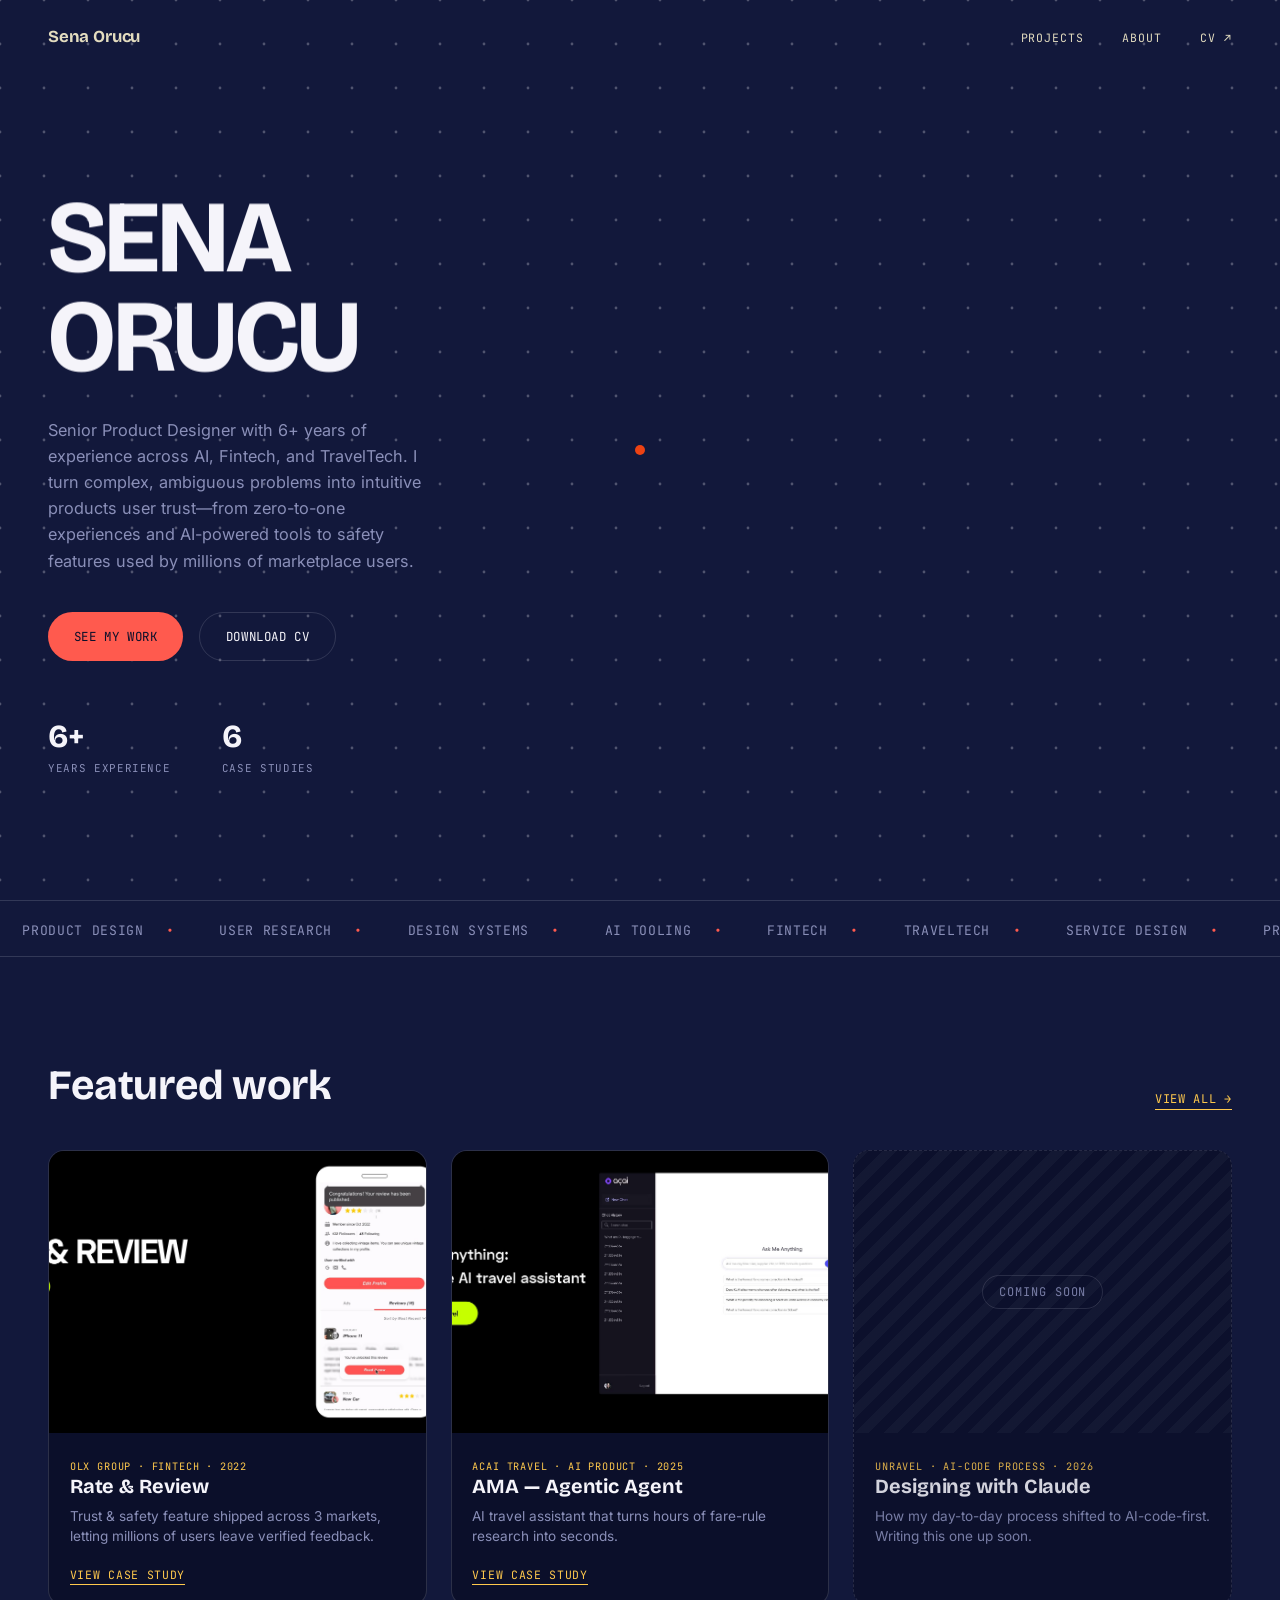
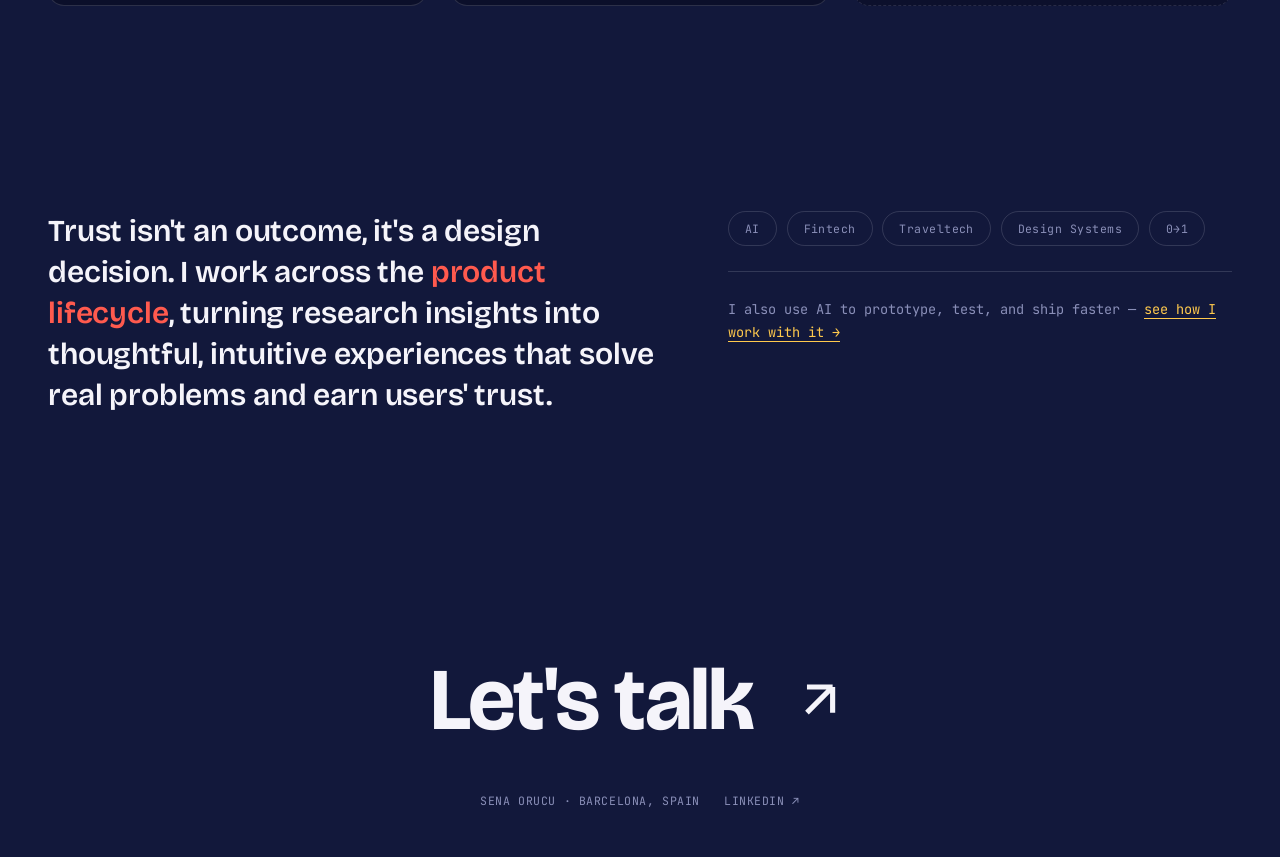
==== commit ff4f79ac: "Add files via upload" ====
--- a/index.html
+++ b/index.html
@@ -94,6 +94,9 @@
       <div class="tag-cloud">
         <span>AI</span><span>Fintech</span><span>Traveltech</span><span>Design Systems</span><span>0→1</span>
       </div>
+      <div class="about-note">
+        I also use AI to prototype, test, and ship faster — <a href="/about.html#designing-with-ai" class="magnetic" style="color:var(--gold);border-bottom:1px solid var(--gold);">see how I work with it →</a>
+      </div>
     </div>
   </div>
 </section>
--- a/style.css
+++ b/style.css
@@ -338,23 +338,20 @@
 .project-grid{
   display:grid;
   grid-template-columns:repeat(3, 1fr);
-  gap:clamp(1.25rem,2.4vw,1.75rem);
-}
-@media (max-width:1000px){
-  .project-grid{grid-template-columns:repeat(2, 1fr);}
-}
-@media (max-width:640px){
+  gap:clamp(1rem,2vw,1.5rem);
+}
+@media (max-width:760px){
   .project-grid{grid-template-columns:1fr;}
 }
 .project-card{
   position:relative;
-  border-radius:18px;
+  border-radius:16px;
   overflow:hidden;
   background:var(--ink-deep);
   border:1px solid var(--line);
 }
 .project-card .thumb{
-  aspect-ratio:16/11;
+  aspect-ratio:4/3;
   overflow:hidden;
   background:var(--ink-deep);
 }
@@ -363,20 +360,20 @@
   transition:transform .7s var(--ease);
 }
 .project-card:hover .thumb img{transform:scale(1.05);}
-.project-card .body{padding:1.75rem;}
-.project-card .work-tag{margin-bottom:.75rem;}
+.project-card .body{padding:1.3rem;}
+.project-card .work-tag{margin-bottom:.6rem;font-size:.64rem;}
 .project-card h3{
   font-family:var(--display);
   font-weight:700;
-  font-size:clamp(1.25rem,2.4vw,1.55rem);
-  margin-bottom:.6rem;
+  font-size:clamp(1.05rem,1.8vw,1.25rem);
+  margin-bottom:.5rem;
   letter-spacing:-.005em;
 }
 .project-card p{
   color:var(--muted);
-  font-size:.92rem;
-  line-height:1.55;
-  margin-bottom:1.3rem;
+  font-size:.85rem;
+  line-height:1.5;
+  margin-bottom:1rem;
 }
 .project-card .card-link{
   font-family:var(--mono);
@@ -421,6 +418,7 @@
   letter-spacing:-.005em;
 }
 .about-lead .hl{color:var(--coral);}
+.accent{color:var(--coral);}
 .about-note{
   margin-top:1.6rem;
   padding-top:1.6rem;
@@ -546,6 +544,88 @@
 .cta-section .hero-sub{margin:0 auto 2rem;text-align:center;opacity:1;animation:none;}
 .cta-buttons{display:flex;justify-content:center;flex-wrap:wrap;gap:1rem;}
 
+/* ---------- case study ---------- */
+.case-back{
+  font-family:var(--mono);font-size:.72rem;letter-spacing:.06em;text-transform:uppercase;
+  color:var(--muted);display:inline-flex;align-items:center;gap:.4rem;
+}
+
+.case-layout{
+  display:grid;
+  grid-template-columns:1fr 260px;
+  gap:clamp(2.5rem,5vw,5rem);
+  align-items:start;
+}
+@media (max-width:900px){
+  .case-layout{grid-template-columns:1fr;}
+}
+.case-main{display:flex;flex-direction:column;gap:clamp(3rem,6vw,4.5rem);max-width:68ch;}
+.case-side{
+  position:sticky;top:110px;
+  display:flex;flex-direction:column;gap:2.25rem;
+}
+@media (max-width:900px){.case-side{position:static;}}
+
+.case-meta{display:flex;flex-direction:column;gap:1.3rem;}
+.case-meta div{display:flex;flex-direction:column;gap:.35rem;}
+.case-meta .label{font-family:var(--mono);font-size:.65rem;letter-spacing:.08em;text-transform:uppercase;color:var(--gold);}
+.case-meta .value{font-family:var(--body);font-size:.92rem;color:var(--paper);}
+
+.case-side-label{
+  font-family:var(--mono);font-size:.65rem;letter-spacing:.08em;text-transform:uppercase;
+  color:var(--muted);margin-bottom:1rem;display:block;
+}
+.case-side-nav{display:flex;flex-direction:column;gap:.9rem;border-top:1px solid var(--line);padding-top:1.5rem;}
+.case-side-nav a{
+  font-family:var(--mono);font-size:.78rem;letter-spacing:.03em;
+  color:var(--muted);padding-left:.9rem;border-left:2px solid var(--line);
+  transition:color .25s var(--ease), border-color .25s var(--ease);
+}
+.case-side-nav a:hover, .case-side-nav a.active{color:var(--coral);border-color:var(--coral);}
+
+.case-image{border-radius:18px;overflow:hidden;margin-top:2.5rem;border:1px solid var(--line);}
+.case-image img{width:100%;display:block;}
+
+.case-section{max-width:68ch;}
+.case-section h2{font-family:var(--display);font-weight:700;font-size:clamp(1.5rem,3.2vw,2.1rem);margin-bottom:1rem;letter-spacing:-.01em;line-height:1.15;}
+.case-section h2 em{font-style:normal;color:var(--coral);}
+.case-section p{color:var(--muted);font-size:1rem;line-height:1.7;margin-bottom:1.1rem;}
+.case-section p strong{color:var(--paper);font-weight:600;}
+.case-eyebrow{font-family:var(--mono);font-size:.7rem;letter-spacing:.1em;text-transform:uppercase;color:var(--gold);margin-bottom:.9rem;display:block;}
+
+.case-steps{display:grid;grid-template-columns:repeat(4,1fr);gap:1.5rem;margin-top:2rem;}
+@media (max-width:820px){.case-steps{grid-template-columns:repeat(2,1fr);}}
+.case-step .num{font-family:var(--mono);color:var(--coral);font-size:.85rem;margin-bottom:.6rem;display:block;}
+.case-step h4{font-family:var(--display);font-weight:700;font-size:1.02rem;margin-bottom:.4rem;}
+.case-step p{color:var(--muted);font-size:.83rem;line-height:1.5;margin:0;}
+
+.before-after{display:grid;grid-template-columns:1fr 1fr;gap:1.5rem;margin-top:2rem;max-width:68ch;}
+@media (max-width:640px){.before-after{grid-template-columns:1fr;}}
+.ba-col{border:1px solid var(--line);border-radius:14px;padding:1.5rem;}
+.ba-col.after{border-color:var(--coral);}
+.ba-col h4{font-family:var(--mono);font-size:.68rem;letter-spacing:.08em;text-transform:uppercase;color:var(--muted);margin-bottom:1rem;}
+.ba-col.after h4{color:var(--coral);}
+.ba-col ul{list-style:none;display:flex;flex-direction:column;gap:.65rem;}
+.ba-col li{font-size:.88rem;color:var(--paper);padding-left:1.2rem;position:relative;}
+.ba-col li::before{content:'–';position:absolute;left:0;color:var(--muted);}
+.ba-col.after li::before{content:'✓';color:var(--coral);}
+
+.case-quote{
+  font-family:var(--display);font-weight:600;
+  font-size:clamp(1.3rem,2.8vw,1.9rem);
+  line-height:1.35;color:var(--coral);
+  max-width:36ch;margin:2.5rem 0;
+  padding-left:1.4rem;border-left:3px solid var(--coral);
+}
+
+.case-nav{
+  display:flex;justify-content:space-between;align-items:center;
+  padding-top:2.5rem;margin-top:3rem;border-top:1px solid var(--line);
+  flex-wrap:wrap;gap:1rem;
+}
+.case-nav .next{font-family:var(--display);font-weight:700;font-size:clamp(1.1rem,2.4vw,1.5rem);}
+.case-nav .all{font-family:var(--mono);font-size:.72rem;letter-spacing:.06em;text-transform:uppercase;color:var(--muted);}
+
 /* ---------- footer ---------- */
 footer{
   padding:clamp(4rem,10vw,8rem) clamp(1.25rem,4vw,3rem) 3rem;
